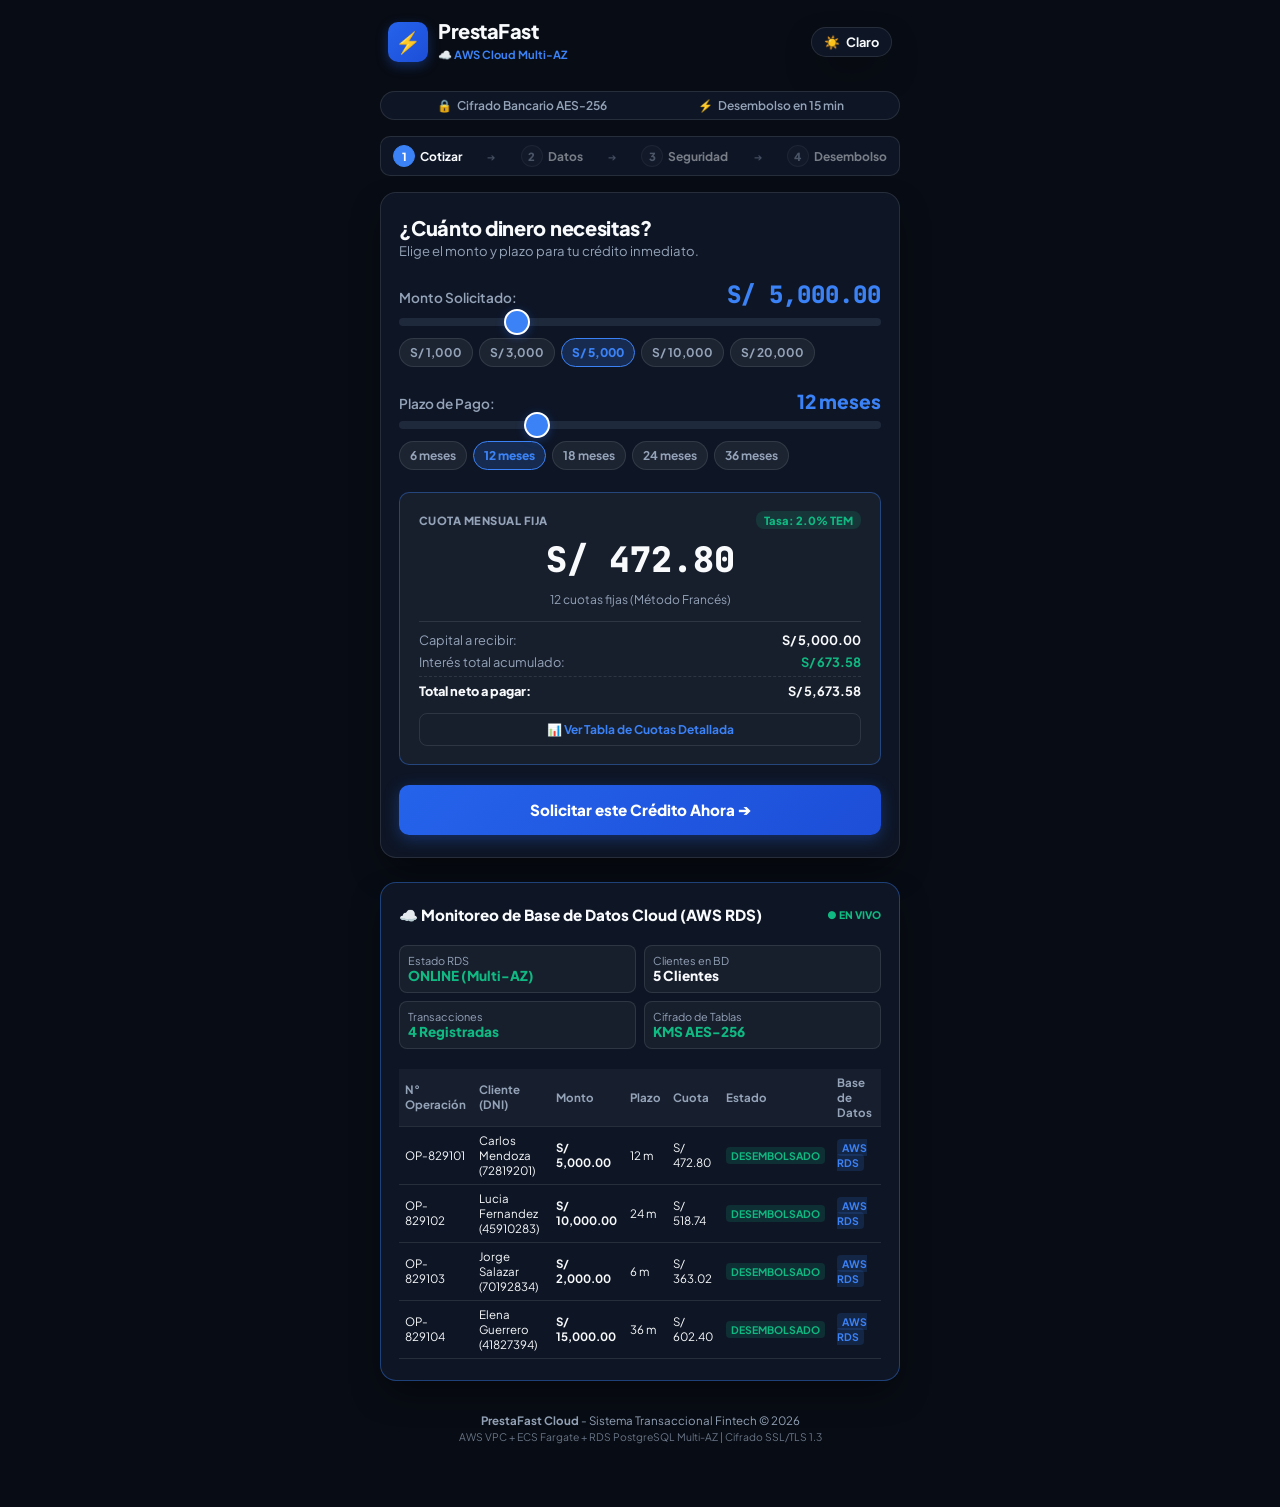
==== web/index.html @ 9b34de9b "feat: initial commit - prestamos rapidos cloud fintech platform and cloud migration architecture" ====
<!DOCTYPE html>
<html lang="es">
<head>
    <meta charset="UTF-8">
    <meta name="viewport" content="width=device-width, initial-scale=1.0, maximum-scale=1.0, user-scalable=no">
    <title>PrestaFast Móvil | Créditos Rápidos 100% Digital</title>
    <link rel="stylesheet" href="style.css">
    <link rel="preconnect" href="https://fonts.googleapis.com">
    <link rel="preconnect" href="https://fonts.gstatic.com" crossorigin>
    <link href="https://fonts.googleapis.com/css2?family=Plus+Jakarta+Sans:wght@300;400;500;600;700;800&family=JetBrains+Mono:wght@500;700&display=swap" rel="stylesheet">
</head>
<body class="theme-dark" id="appBody">

    <!-- TOAST NOTIFICACIÓN FLOTANTE -->
    <div id="toastNotification" class="toast-cloud" style="display: none;">
        <div class="toast-icon">⚡</div>
        <div class="toast-content">
            <span class="toast-title" id="toastTitle">AWS Cloud Conectado</span>
            <span class="toast-msg" id="toastMsg">Base de datos RDS sincronizada.</span>
        </div>
    </div>

    <!-- CONTENEDOR PRINCIPAL APP CELULAR (MAX-WIDTH OPTIMIZADO PARA MÓVILES) -->
    <div class="mobile-phone-wrapper">

        <!-- CABECERA SUPERIOR DE LA APP -->
        <header class="app-header">
            <div class="header-left">
                <div class="app-logo">⚡</div>
                <div>
                    <h1 class="app-title">PrestaFast</h1>
                    <span class="app-badge-cloud">☁️ AWS Cloud Multi-AZ</span>
                </div>
            </div>

            <!-- CONTROLES: CAMBIO TEMA CLARO/OSCURO Y ESTADO -->
            <div class="header-right">
                <button type="button" class="theme-toggle-btn" id="btnThemeToggle" title="Cambiar Tema Claro / Oscuro">
                    <span id="themeIcon">☀️</span>
                    <span class="theme-text" id="themeText">Claro</span>
                </button>
            </div>
        </header>

        <!-- BANNER DE CONFIANZA FINANCIERA -->
        <div class="security-banner">
            <div class="sec-item"><span>🔒</span> Cifrado Bancario AES-256</div>
            <div class="sec-item"><span>⚡</span> Desembolso en 15 min</div>
        </div>

        <!-- INDICADOR DE PROGRESO DE 4 PASOS -->
        <div class="flow-stepper">
            <div class="step-badge active" id="stepPill1">
                <span class="step-num">1</span>
                <span class="step-text">Cotizar</span>
            </div>
            <div class="step-arrow" id="stepArrow1">➔</div>
            <div class="step-badge" id="stepPill2">
                <span class="step-num">2</span>
                <span class="step-text">Datos</span>
            </div>
            <div class="step-arrow" id="stepArrow2">➔</div>
            <div class="step-badge" id="stepPill3">
                <span class="step-num">3</span>
                <span class="step-text">Seguridad</span>
            </div>
            <div class="step-arrow" id="stepArrow3">➔</div>
            <div class="step-badge" id="stepPill4">
                <span class="step-num">4</span>
                <span class="step-text">Desembolso</span>
            </div>
        </div>

        <!-- ======================================================== -->
        <!-- PASO 1: COTIZACIÓN RÁPIDA Y CÁLCULO DE CUOTAS           -->
        <!-- ======================================================== -->
        <section class="card-section" id="viewPaso1">
            <div class="section-heading">
                <h2>¿Cuánto dinero necesitas?</h2>
                <p class="section-sub">Elige el monto y plazo para tu crédito inmediato.</p>
            </div>

            <!-- SELECTOR DE MONTO -->
            <div class="form-block">
                <div class="amount-display-box">
                    <span class="currency-label">Monto Solicitado:</span>
                    <span class="amount-hero" id="txtMonto">S/ 5,000.00</span>
                </div>

                <input type="range" id="rangeMonto" min="500" max="20000" step="100" value="5000" class="styled-slider">

                <!-- CHIPS TÁCTILES RÁPIDOS PARA CELULAR -->
                <div class="chips-container" id="montoChips">
                    <button type="button" class="chip" data-val="1000">S/ 1,000</button>
                    <button type="button" class="chip" data-val="3000">S/ 3,000</button>
                    <button type="button" class="chip active" data-val="5000">S/ 5,000</button>
                    <button type="button" class="chip" data-val="10000">S/ 10,000</button>
                    <button type="button" class="chip" data-val="20000">S/ 20,000</button>
                </div>
            </div>

            <!-- SELECTOR DE PLAZO -->
            <div class="form-block">
                <div class="amount-display-box">
                    <span class="currency-label">Plazo de Pago:</span>
                    <span class="amount-hero-term" id="txtPlazo">12 meses</span>
                </div>

                <input type="range" id="rangePlazo" min="3" max="36" step="1" value="12" class="styled-slider">

                <!-- CHIPS DE PLAZO -->
                <div class="chips-container" id="plazoChips">
                    <button type="button" class="chip" data-term="6">6 meses</button>
                    <button type="button" class="chip active" data-term="12">12 meses</button>
                    <button type="button" class="chip" data-term="18">18 meses</button>
                    <button type="button" class="chip" data-term="24">24 meses</button>
                    <button type="button" class="chip" data-term="36">36 meses</button>
                </div>
            </div>

            <!-- TARJETA FINANCIERA DESTACADA -->
            <div class="fintech-quote-card">
                <div class="quote-header">
                    <span class="quote-tag">CUOTA MENSUAL FIJA</span>
                    <span class="tasa-pill">Tasa: 2.0% TEM</span>
                </div>
                
                <div class="monthly-figure" id="txtCuota">S/ 472.80</div>
                <div class="monthly-note"><span id="txtMesesTag">12</span> cuotas fijas (Método Francés)</div>

                <div class="quote-breakdown">
                    <div class="break-row">
                        <span>Capital a recibir:</span>
                        <strong id="bCapital">S/ 5,000.00</strong>
                    </div>
                    <div class="break-row">
                        <span>Interés total acumulado:</span>
                        <strong class="color-accent" id="bInteres">S/ 673.60</strong>
                    </div>
                    <div class="break-row total-row">
                        <span>Total neto a pagar:</span>
                        <strong id="bTotal">S/ 5,673.60</strong>
                    </div>
                </div>

                <!-- CRONOGRAMA DESPLEGABLE -->
                <button type="button" class="btn-toggle-cronograma" id="btnToggleCron">
                    📊 Ver Tabla de Cuotas Detallada
                </button>

                <div class="cron-drawer" id="cronDrawer" style="display: none;">
                    <div class="table-wrap">
                        <table class="mini-table">
                            <thead>
                                <tr>
                                    <th>N°</th>
                                    <th>Cuota</th>
                                    <th>Capital</th>
                                    <th>Interés</th>
                                    <th>Saldo</th>
                                </tr>
                            </thead>
                            <tbody id="cronTableBody"></tbody>
                        </table>
                    </div>
                </div>
            </div>

            <button type="button" class="btn-action-main" id="btnPaso1Siguiente">
                Solicitar este Crédito Ahora ➔
            </button>
        </section>

        <!-- ======================================================== -->
        <!-- PASO 2: DATOS DEL CLIENTE Y CONSULTA DE SCORING        -->
        <!-- ======================================================== -->
        <section class="card-section" id="viewPaso2" style="display: none;">
            <div class="section-heading">
                <button type="button" class="btn-back-link" id="btnVolver1">← Cambiar Monto</button>
                <h2>Datos del Solicitante</h2>
                <p class="section-sub">Evaluación crediticia instantánea con base de datos Cloud.</p>
            </div>

            <form id="formCliente" class="mobile-form">
                <div class="input-group">
                    <label>DNI / Documento de Identidad:</label>
                    <input type="text" id="inpDni" placeholder="Ej: 72819201" maxlength="8" required>
                </div>

                <div class="input-group">
                    <label>Teléfono Celular:</label>
                    <input type="tel" id="inpTelefono" placeholder="Ej: 987654321" maxlength="9" required>
                </div>

                <div class="input-group">
                    <label>Nombres Completos:</label>
                    <input type="text" id="inpNombres" placeholder="Ej: Carlos Alberto" required>
                </div>

                <div class="input-group">
                    <label>Apellidos:</label>
                    <input type="text" id="inpApellidos" placeholder="Ej: Mendoza Ramos" required>
                </div>

                <div class="input-group">
                    <label>Correo Electrónico:</label>
                    <input type="email" id="inpEmail" placeholder="carlos.mendoza@email.com" required>
                </div>

                <div class="input-group">
                    <label>Ingreso Mensual Neto (S/):</label>
                    <input type="number" id="inpIngresos" placeholder="Ej: 3500.00" min="600" required>
                </div>

                <div class="input-group">
                    <label>Motivo del Préstamo:</label>
                    <select id="inpMotivo" class="styled-select" required>
                        <option value="Consolidación de Deudas">Consolidación de Deudas</option>
                        <option value="Capital de Trabajo / Negocio">Capital de Trabajo / Negocio</option>
                        <option value="Gastos Médicos / Emergencia">Gastos Médicos / Emergencia</option>
                        <option value="Educación / Estudios">Educación / Estudios</option>
                        <option value="Mejoras del Hogar">Mejoras del Hogar</option>
                    </select>
                </div>

                <div class="checkbox-line">
                    <input type="checkbox" id="chkTerms" required checked>
                    <label for="chkTerms">Acepto la consulta de buró crediticio y política de protección de datos personales.</label>
                </div>

                <button type="submit" class="btn-action-main" id="btnEvaluar">
                    <span id="txtBtnEval">⚡ Evaluar Crédito en Tiempo Real</span>
                    <div class="spinner-btn" id="spinEval" style="display: none;"></div>
                </button>
            </form>
        </section>

        <!-- ======================================================== -->
        <!-- PASO 3: VALIDACIÓN DE SEGURIDAD OTP EN 2 PASOS         -->
        <!-- ======================================================== -->
        <section class="card-section" id="viewPaso3" style="display: none;">
            <div class="section-heading text-center">
                <div class="badge-lock-center">🔒 SEGURIDAD EN 2 PASOS (MFA)</div>
                <h2>Código de Validación</h2>
                <p class="section-sub">Enviamos un SMS de seguridad a tu celular <strong id="otpTarget">+51 987 654 321</strong>.</p>
            </div>

            <div class="otp-box">
                <div class="otp-inputs-row">
                    <input type="text" class="otp-cell" maxlength="1" id="c1" autofocus>
                    <input type="text" class="otp-cell" maxlength="1" id="c2">
                    <input type="text" class="otp-cell" maxlength="1" id="c3">
                    <input type="text" class="otp-cell" maxlength="1" id="c4">
                </div>
                <div class="otp-help">Código de verificación para la prueba: <span class="code-tag">8520</span></div>
                <div class="timer-line">Reenviar código en <strong id="timerVal">45s</strong></div>
            </div>

            <button type="button" class="btn-action-main" id="btnValidarOtp">
                <span id="txtBtnOtp">Validar Código y Continuar ➔</span>
                <div class="spinner-btn" id="spinOtp" style="display: none;"></div>
            </button>
        </section>

        <!-- ======================================================== -->
        <!-- PASO 4: CUENTA DE DESEMBOLSO Y FIRMA DIGITAL           -->
        <!-- ======================================================== -->
        <section class="card-section" id="viewPaso4" style="display: none;">
            <div class="section-heading">
                <div class="badge-approved-tag">🎉 ¡PRÉSTAMO 100% PRE-APROBADO!</div>
                <h2>Cuenta de Desembolso</h2>
                <p class="section-sub">Selecciona la entidad bancaria donde recibirás los fondos.</p>
            </div>

            <!-- SELECCIÓN DE BANCO -->
            <div class="bank-grid">
                <label class="bank-pill active">
                    <input type="radio" name="bancoRadio" value="BCP" checked>
                    <span class="b-icon">🏛️</span>
                    <span class="b-name">BCP</span>
                </label>
                <label class="bank-pill">
                    <input type="radio" name="bancoRadio" value="BBVA">
                    <span class="b-icon">🏦</span>
                    <span class="b-name">BBVA</span>
                </label>
                <label class="bank-pill">
                    <input type="radio" name="bancoRadio" value="Interbank">
                    <span class="b-icon">🟢</span>
                    <span class="b-name">Interbank</span>
                </label>
                <label class="bank-pill">
                    <input type="radio" name="bancoRadio" value="Yape/Plin">
                    <span class="b-icon">📱</span>
                    <span class="b-name">Yape / Plin</span>
                </label>
            </div>

            <div class="input-group mt-3">
                <label>Número de Cuenta o CCI:</label>
                <input type="text" id="inpNumCuenta" value="191-82739102-0-45" required>
            </div>

            <!-- PAGARÉ DIGITAL -->
            <div class="contract-card">
                <div class="contract-top">
                    <span>📜 Contrato Digital de Préstamo</span>
                    <span class="badge-contract">Firma Cifrada</span>
                </div>
                <p class="contract-text">
                    Yo, <strong id="cntNombre">Carlos Mendoza</strong> (DNI: <strong id="cntDni">72819201</strong>), doy mi conformidad para el desembolso de <strong id="cntMonto">S/ 5,000.00</strong> en <strong id="cntPlazo">12 cuotas fijas</strong> de <strong id="cntCuota">S/ 472.80</strong>.
                </p>
            </div>

            <button type="button" class="btn-action-success" id="btnDesembolsar">
                <span id="txtBtnDes">🚀 Confirmar Desembolso Inmediato</span>
                <div class="spinner-btn" id="spinDes" style="display: none;"></div>
            </button>
        </section>

        <!-- ======================================================== -->
        <!-- PANTALLA FINAL: COMPROBANTE OFICIAL DE TRANSACCIÓN     -->
        <!-- ======================================================== -->
        <section class="card-section text-center" id="viewVoucher" style="display: none;">
            <div class="check-circle-anim">✓</div>
            <h2 class="voucher-title">¡Desembolso Exitoso!</h2>
            <p class="section-sub">Transacción registrada en AWS RDS PostgreSQL.</p>

            <div class="receipt-ticket">
                <div class="ticket-head">
                    <strong>⚡ PrestaFast Cloud Fintech</strong>
                    <span class="ticket-status-pill">APROBADO</span>
                </div>

                <div class="ticket-body">
                    <div class="t-line">
                        <span>N° Operación:</span>
                        <strong id="vOp">OP-948102</strong>
                    </div>
                    <div class="t-line">
                        <span>Fecha y Hora:</span>
                        <span id="vFecha">18/08/2026 10:30:00</span>
                    </div>
                    <div class="t-line">
                        <span>Titular:</span>
                        <strong id="vNombre">Carlos Mendoza Ramos</strong>
                    </div>
                    <div class="t-line">
                        <span>DNI:</span>
                        <span id="vDniVal">72819201</span>
                    </div>
                    <div class="t-line">
                        <span>Cuenta Destino:</span>
                        <strong id="vDestino">BCP (191-82739102-0-45)</strong>
                    </div>
                    <div class="t-line highlight-amount">
                        <span>Monto Desembolsado:</span>
                        <strong id="vMontoVal">S/ 5,000.00</strong>
                    </div>
                    <div class="t-line">
                        <span>Plan de Pago:</span>
                        <span id="vPlanVal">12 cuotas fijas de S/ 472.80</span>
                    </div>
                    <div class="t-line">
                        <span>Hash Criptográfico Cloud:</span>
                        <code class="hash-tag" id="vHashVal">0x7a8f9c1b...</code>
                    </div>
                </div>
            </div>

            <div class="voucher-buttons">
                <button type="button" class="btn-print-doc" onclick="window.print()">🖨️ Descargar Comprobante PDF</button>
                <button type="button" class="btn-action-main mt-2" id="btnNuevoCredito">➕ Nueva Operación</button>
            </div>
        </section>

        <!-- ======================================================== -->
        <!-- CONSOLA DE AUDITORÍA Y MONITOREO DE BD MIGRADA A CLOUD -->
        <!-- ======================================================== -->
        <section class="card-section monitor-box" id="seccionMonitor">
            <div class="monitor-title-row">
                <h3>☁️ Monitoreo de Base de Datos Cloud (AWS RDS)</h3>
                <span class="live-pill">● EN VIVO</span>
            </div>

            <div class="stats-mini-grid">
                <div class="stat-mini">
                    <span class="s-label">Estado RDS</span>
                    <strong class="s-val text-green">ONLINE (Multi-AZ)</strong>
                </div>
                <div class="stat-mini">
                    <span class="s-label">Clientes en BD</span>
                    <strong class="s-val" id="cntDbClientes">5 Clientes</strong>
                </div>
                <div class="stat-mini">
                    <span class="s-label">Transacciones</span>
                    <strong class="s-val color-accent" id="cntDbTrans">4 Registradas</strong>
                </div>
                <div class="stat-mini">
                    <span class="s-label">Cifrado de Tablas</span>
                    <strong class="s-val text-green">KMS AES-256</strong>
                </div>
            </div>

            <div class="table-responsive-box">
                <table class="live-cloud-table">
                    <thead>
                        <tr>
                            <th>N° Operación</th>
                            <th>Cliente (DNI)</th>
                            <th>Monto</th>
                            <th>Plazo</th>
                            <th>Cuota</th>
                            <th>Estado</th>
                            <th>Base de Datos</th>
                        </tr>
                    </thead>
                    <tbody id="cloudLiveTbody">
                        <!-- Poblado en tiempo real con JavaScript -->
                    </tbody>
                </table>
            </div>
        </section>

        <!-- FOOTER ELEGANTE -->
        <footer class="phone-footer">
            <p><strong>PrestaFast Cloud</strong> - Sistema Transaccional Fintech © 2026</p>
            <p class="f-sub">AWS VPC + ECS Fargate + RDS PostgreSQL Multi-AZ | Cifrado SSL/TLS 1.3</p>
        </footer>

    </div>

    <script src="app.js"></script>
</body>
</html>
---- web/style.css ----
/* ==========================================================================
   SISTEMA DE DISEÑO FINTECH MÓVIL (TEMA CLARO & TEMA OSCURO)
   ========================================================================== */

/* VARIABLES GLOBALES - TEMA OSCURO (POR DEFECTO) */
:root {
    --bg-app: #080c14;
    --bg-card: rgba(16, 24, 40, 0.9);
    --bg-card-inner: rgba(255, 255, 255, 0.04);
    --bg-input: #0b111d;
    --text-primary: #f8fafc;
    --text-secondary: #94a3b8;
    --border-color: rgba(255, 255, 255, 0.1);
    --border-highlight: rgba(59, 130, 246, 0.4);
    --primary: #3b82f6;
    --primary-gradient: linear-gradient(135deg, #2563eb, #1d4ed8);
    --primary-glow: rgba(37, 99, 235, 0.35);
    --accent: #10b981;
    --accent-gradient: linear-gradient(135deg, #10b981, #059669);
    --accent-glow: rgba(16, 185, 129, 0.3);
    --chip-bg: rgba(255, 255, 255, 0.06);
    --chip-active-bg: rgba(59, 130, 246, 0.2);
    --slider-track: #1e293b;
    --shadow-main: 0 15px 35px -10px rgba(0, 0, 0, 0.6);
    --font-mono: 'JetBrains Mono', monospace;
    --radius-main: 16px;
    --radius-inner: 10px;
}

/* VARIABLES GLOBALES - TEMA CLARO */
body.theme-light {
    --bg-app: #f1f5f9;
    --bg-card: #ffffff;
    --bg-card-inner: #f8fafc;
    --bg-input: #ffffff;
    --text-primary: #0f172a;
    --text-secondary: #475569;
    --border-color: #e2e8f0;
    --border-highlight: #93c5fd;
    --primary: #2563eb;
    --primary-gradient: linear-gradient(135deg, #2563eb, #1e40af);
    --primary-glow: rgba(37, 99, 235, 0.2);
    --accent: #059669;
    --accent-gradient: linear-gradient(135deg, #10b981, #047857);
    --accent-glow: rgba(16, 185, 129, 0.2);
    --chip-bg: #e2e8f0;
    --chip-active-bg: #dbeafe;
    --slider-track: #cbd5e1;
    --shadow-main: 0 10px 25px -5px rgba(0, 0, 0, 0.08), 0 0 0 1px rgba(0, 0, 0, 0.04);
}

* {
    margin: 0;
    padding: 0;
    box-sizing: border-box;
    font-family: 'Plus Jakarta Sans', -apple-system, BlinkMacSystemFont, sans-serif;
    -webkit-tap-highlight-color: transparent;
    transition: background-color 0.25s ease, border-color 0.25s ease, color 0.2s ease;
}

body {
    background-color: var(--bg-app);
    color: var(--text-primary);
    min-height: 100vh;
    padding: 0.5rem 0.5rem 3rem;
    display: flex;
    justify-content: center;
}

/* ENVOLTORIO PRINCIPAL APP CELULAR */
.mobile-phone-wrapper {
    width: 100%;
    max-width: 520px;
    margin: 0 auto;
    display: flex;
    flex-direction: column;
    gap: 1rem;
}

/* CABECERA APP */
.app-header {
    display: flex;
    justify-content: space-between;
    align-items: center;
    padding: 0.75rem 0.5rem;
}

.header-left {
    display: flex;
    align-items: center;
    gap: 10px;
}

.app-logo {
    width: 40px;
    height: 40px;
    background: var(--primary-gradient);
    color: white;
    border-radius: var(--radius-inner);
    display: flex;
    align-items: center;
    justify-content: center;
    font-size: 1.3rem;
    box-shadow: 0 4px 12px var(--primary-glow);
}

.app-title {
    font-size: 1.25rem;
    font-weight: 800;
    letter-spacing: -0.5px;
    line-height: 1.1;
    color: var(--text-primary);
}

.app-badge-cloud {
    font-size: 0.7rem;
    font-weight: 700;
    color: var(--primary);
}

/* BOTÓN CAMBIO DE TEMA */
.theme-toggle-btn {
    background: var(--bg-card);
    border: 1px solid var(--border-color);
    color: var(--text-primary);
    padding: 6px 12px;
    border-radius: 20px;
    font-size: 0.8rem;
    font-weight: 700;
    cursor: pointer;
    display: flex;
    align-items: center;
    gap: 6px;
    box-shadow: var(--shadow-main);
}

.theme-toggle-btn:hover {
    border-color: var(--primary);
}

/* BANNER DE CONFIANZA */
.security-banner {
    display: flex;
    justify-content: space-around;
    background: var(--bg-card);
    border: 1px solid var(--border-color);
    border-radius: 30px;
    padding: 6px 10px;
    font-size: 0.75rem;
    font-weight: 600;
    color: var(--text-secondary);
}

.sec-item {
    display: flex;
    align-items: center;
    gap: 5px;
}

/* STEPPER DE FLUJO */
.flow-stepper {
    display: flex;
    justify-content: space-between;
    align-items: center;
    background: var(--bg-card);
    border: 1px solid var(--border-color);
    border-radius: var(--radius-inner);
    padding: 8px 12px;
}

.step-badge {
    display: flex;
    align-items: center;
    gap: 5px;
    opacity: 0.45;
    transition: all 0.2s;
}

.step-badge.active {
    opacity: 1;
}

.step-badge.completed {
    opacity: 0.9;
}

.step-num {
    width: 22px;
    height: 22px;
    border-radius: 50%;
    background: var(--bg-card-inner);
    border: 1px solid var(--border-color);
    color: var(--text-secondary);
    font-size: 0.7rem;
    font-weight: 800;
    display: flex;
    align-items: center;
    justify-content: center;
}

.step-badge.active .step-num {
    background: var(--primary);
    color: white;
    border-color: var(--primary);
}

.step-badge.completed .step-num {
    background: var(--accent);
    color: white;
    border-color: var(--accent);
}

.step-text {
    font-size: 0.75rem;
    font-weight: 700;
    color: var(--text-primary);
}

.step-arrow {
    font-size: 0.65rem;
    color: var(--text-secondary);
    opacity: 0.4;
}

/* SECCIONES / TARJETAS PRINCIPALES */
.card-section {
    background: var(--bg-card);
    border: 1px solid var(--border-color);
    border-radius: var(--radius-main);
    padding: 1.35rem 1.15rem;
    box-shadow: var(--shadow-main);
    backdrop-filter: blur(10px);
    display: flex;
    flex-direction: column;
    gap: 1.25rem;
    animation: fadeInCard 0.25s ease;
}

@keyframes fadeInCard {
    from { opacity: 0; transform: translateY(6px); }
    to { opacity: 1; transform: translateY(0); }
}

.section-heading h2 {
    font-size: 1.25rem;
    font-weight: 800;
    letter-spacing: -0.3px;
    color: var(--text-primary);
}

.section-sub {
    font-size: 0.82rem;
    color: var(--text-secondary);
    margin-top: 2px;
}

.btn-back-link {
    background: none;
    border: none;
    color: var(--primary);
    font-size: 0.78rem;
    font-weight: 700;
    cursor: pointer;
    padding: 0;
    margin-bottom: 6px;
    display: inline-block;
}

/* SELECTORES Y SLIDERS */
.form-block {
    display: flex;
    flex-direction: column;
    gap: 8px;
}

.amount-display-box {
    display: flex;
    justify-content: space-between;
    align-items: baseline;
}

.currency-label {
    font-size: 0.85rem;
    font-weight: 600;
    color: var(--text-secondary);
}

.amount-hero {
    font-size: 1.5rem;
    font-weight: 800;
    color: var(--primary);
    font-family: var(--font-mono);
}

.amount-hero-term {
    font-size: 1.2rem;
    font-weight: 800;
    color: var(--primary);
}

.styled-slider {
    width: 100%;
    height: 8px;
    border-radius: 6px;
    background: var(--slider-track);
    outline: none;
    -webkit-appearance: none;
    cursor: pointer;
}

.styled-slider::-webkit-slider-thumb {
    -webkit-appearance: none;
    width: 26px;
    height: 26px;
    border-radius: 50%;
    background: var(--primary);
    border: 2px solid #ffffff;
    box-shadow: 0 2px 8px var(--primary-glow);
    cursor: pointer;
    transition: transform 0.1s;
}

.styled-slider::-webkit-slider-thumb:hover {
    transform: scale(1.1);
}

/* CHIPS TÁCTILES */
.chips-container {
    display: flex;
    gap: 6px;
    overflow-x: auto;
    padding: 4px 0 2px;
}

.chip {
    background: var(--chip-bg);
    border: 1px solid var(--border-color);
    color: var(--text-secondary);
    font-size: 0.75rem;
    font-weight: 700;
    padding: 6px 10px;
    border-radius: 16px;
    cursor: pointer;
    white-space: nowrap;
}

.chip.active {
    background: var(--chip-active-bg);
    border-color: var(--primary);
    color: var(--primary);
    font-weight: 800;
}

/* FINTECH QUOTE CARD */
.fintech-quote-card {
    background: var(--bg-card-inner);
    border: 1px solid var(--border-highlight);
    border-radius: var(--radius-inner);
    padding: 1.15rem;
    display: flex;
    flex-direction: column;
    gap: 8px;
    text-align: center;
}

.quote-header {
    display: flex;
    justify-content: space-between;
    align-items: center;
}

.quote-tag {
    font-size: 0.7rem;
    font-weight: 800;
    color: var(--text-secondary);
    letter-spacing: 0.5px;
}

.tasa-pill {
    font-size: 0.7rem;
    font-weight: 800;
    background: rgba(16, 185, 129, 0.15);
    color: var(--accent);
    padding: 2px 8px;
    border-radius: 8px;
}

.monthly-figure {
    font-size: 2.2rem;
    font-weight: 800;
    color: var(--text-primary);
    font-family: var(--font-mono);
    line-height: 1.1;
    margin: 4px 0;
}

.monthly-note {
    font-size: 0.75rem;
    color: var(--text-secondary);
}

.quote-breakdown {
    border-top: 1px solid var(--border-color);
    padding-top: 10px;
    margin-top: 6px;
    display: flex;
    flex-direction: column;
    gap: 6px;
    font-size: 0.8rem;
    text-align: left;
}

.break-row {
    display: flex;
    justify-content: space-between;
    color: var(--text-secondary);
}

.break-row strong {
    color: var(--text-primary);
}

.break-row.total-row {
    border-top: 1px dashed var(--border-color);
    padding-top: 6px;
    font-weight: 800;
    color: var(--text-primary);
}

.color-accent {
    color: var(--accent) !important;
}

.btn-toggle-cronograma {
    background: transparent;
    border: 1px solid var(--border-color);
    color: var(--primary);
    padding: 8px;
    border-radius: 8px;
    font-size: 0.75rem;
    font-weight: 700;
    cursor: pointer;
    margin-top: 6px;
}

.cron-drawer {
    margin-top: 8px;
    text-align: left;
}

.table-wrap {
    max-height: 160px;
    overflow-y: auto;
}

.mini-table {
    width: 100%;
    border-collapse: collapse;
    font-size: 0.72rem;
    font-family: var(--font-mono);
}

.mini-table th {
    background: var(--bg-card);
    padding: 5px;
    text-align: right;
    color: var(--text-secondary);
    position: sticky;
    top: 0;
}

.mini-table th:first-child, .mini-table td:first-child {
    text-align: center;
}

.mini-table td {
    padding: 5px;
    text-align: right;
    border-bottom: 1px solid var(--border-color);
    color: var(--text-primary);
}

/* BOTONES DE ACCIÓN */
.btn-action-main, .btn-action-success {
    width: 100%;
    padding: 0.95rem;
    border: none;
    border-radius: var(--radius-inner);
    font-size: 0.95rem;
    font-weight: 800;
    cursor: pointer;
    display: flex;
    align-items: center;
    justify-content: center;
    gap: 8px;
    box-shadow: 0 4px 15px var(--primary-glow);
}

.btn-action-main {
    background: var(--primary-gradient);
    color: white;
}

.btn-action-success {
    background: var(--accent-gradient);
    color: white;
    box-shadow: 0 4px 15px var(--accent-glow);
}

.btn-action-main:active, .btn-action-success:active {
    transform: scale(0.98);
}

/* FORMULARIO PASO 2 */
.mobile-form {
    display: flex;
    flex-direction: column;
    gap: 12px;
}

.input-group {
    display: flex;
    flex-direction: column;
    gap: 4px;
}

.input-group label {
    font-size: 0.78rem;
    font-weight: 700;
    color: var(--text-secondary);
}

.input-group input, .styled-select {
    background: var(--bg-input);
    border: 1px solid var(--border-color);
    color: var(--text-primary);
    padding: 10px 12px;
    border-radius: var(--radius-inner);
    font-size: 0.9rem;
    outline: none;
}

.input-group input:focus, .styled-select:focus {
    border-color: var(--primary);
    box-shadow: 0 0 0 3px var(--primary-glow);
}

.checkbox-line {
    display: flex;
    align-items: flex-start;
    gap: 8px;
    font-size: 0.72rem;
    color: var(--text-secondary);
    margin: 4px 0;
}

.checkbox-line input {
    margin-top: 2px;
}

/* OTP PASO 3 */
.badge-lock-center {
    display: inline-block;
    background: rgba(234, 179, 8, 0.15);
    color: #eab308;
    font-size: 0.7rem;
    font-weight: 800;
    padding: 4px 10px;
    border-radius: 12px;
    margin-bottom: 6px;
}

.otp-box {
    display: flex;
    flex-direction: column;
    align-items: center;
    gap: 12px;
    margin: 1rem 0;
}

.otp-inputs-row {
    display: flex;
    gap: 10px;
}

.otp-cell {
    width: 48px;
    height: 54px;
    background: var(--bg-input);
    border: 2px solid var(--border-color);
    border-radius: var(--radius-inner);
    font-size: 1.5rem;
    font-weight: 800;
    color: var(--text-primary);
    text-align: center;
    font-family: var(--font-mono);
    outline: none;
}

.otp-cell:focus {
    border-color: var(--primary);
    box-shadow: 0 0 10px var(--primary-glow);
}

.otp-help {
    font-size: 0.78rem;
    color: var(--text-secondary);
}

.code-tag {
    font-weight: 800;
    color: var(--primary);
    font-family: var(--font-mono);
    background: var(--chip-active-bg);
    padding: 2px 6px;
    border-radius: 4px;
}

.timer-line {
    font-size: 0.72rem;
    color: var(--text-secondary);
}

/* BANCOS PASO 4 */
.badge-approved-tag {
    display: inline-block;
    background: rgba(16, 185, 129, 0.15);
    color: var(--accent);
    font-size: 0.72rem;
    font-weight: 800;
    padding: 3px 8px;
    border-radius: 12px;
    margin-bottom: 4px;
}

.bank-grid {
    display: grid;
    grid-template-columns: repeat(4, 1fr);
    gap: 6px;
    margin-top: 6px;
}

.bank-pill {
    background: var(--bg-input);
    border: 1px solid var(--border-color);
    border-radius: var(--radius-inner);
    padding: 8px 4px;
    display: flex;
    flex-direction: column;
    align-items: center;
    gap: 4px;
    cursor: pointer;
    text-align: center;
}

.bank-pill input {
    display: none;
}

.bank-pill.active {
    border-color: var(--primary);
    background: var(--chip-active-bg);
}

.b-icon {
    font-size: 1.2rem;
}

.b-name {
    font-size: 0.7rem;
    font-weight: 700;
    color: var(--text-primary);
}

.contract-card {
    background: var(--bg-card-inner);
    border: 1px solid var(--border-color);
    border-radius: var(--radius-inner);
    padding: 10px;
    font-size: 0.75rem;
    color: var(--text-secondary);
    line-height: 1.4;
}

.contract-top {
    display: flex;
    justify-content: space-between;
    font-weight: 800;
    color: var(--text-primary);
    margin-bottom: 4px;
}

.badge-contract {
    font-size: 0.65rem;
    color: var(--accent);
}

/* COMPROBANTE FINAL */
.check-circle-anim {
    width: 50px;
    height: 50px;
    background: var(--accent-gradient);
    color: white;
    border-radius: 50%;
    display: flex;
    align-items: center;
    justify-content: center;
    font-size: 1.6rem;
    font-weight: 800;
    margin: 0 auto;
    box-shadow: 0 0 20px var(--accent-glow);
}

.voucher-title {
    font-size: 1.3rem;
    font-weight: 800;
    color: var(--text-primary);
}

.receipt-ticket {
    background: var(--bg-card-inner);
    border: 1px dashed var(--border-highlight);
    border-radius: var(--radius-inner);
    padding: 1rem;
    text-align: left;
}

.ticket-head {
    display: flex;
    justify-content: space-between;
    align-items: center;
    border-bottom: 1px solid var(--border-color);
    padding-bottom: 8px;
    margin-bottom: 10px;
    font-size: 0.85rem;
}

.ticket-status-pill {
    background: rgba(16, 185, 129, 0.2);
    color: var(--accent);
    padding: 2px 6px;
    border-radius: 4px;
    font-size: 0.68rem;
    font-weight: 800;
}

.ticket-body {
    display: flex;
    flex-direction: column;
    gap: 6px;
    font-size: 0.78rem;
}

.t-line {
    display: flex;
    justify-content: space-between;
    color: var(--text-secondary);
}

.t-line strong, .t-line span:last-child {
    color: var(--text-primary);
}

.t-line.highlight-amount {
    border-top: 1px solid var(--border-color);
    border-bottom: 1px solid var(--border-color);
    padding: 6px 0;
    font-size: 0.95rem;
}

.t-line.highlight-amount strong {
    color: var(--accent);
    font-size: 1.1rem;
    font-family: var(--font-mono);
}

.hash-tag {
    font-size: 0.68rem;
    color: var(--primary);
}

.btn-print-doc {
    background: transparent;
    border: 1px solid var(--border-color);
    color: var(--text-primary);
    padding: 10px;
    border-radius: var(--radius-inner);
    font-size: 0.8rem;
    font-weight: 700;
    cursor: pointer;
    width: 100%;
}

/* MONITOREO CLOUD */
.monitor-box {
    margin-top: 0.5rem;
    border-color: var(--border-highlight);
}

.monitor-title-row {
    display: flex;
    justify-content: space-between;
    align-items: center;
}

.monitor-title-row h3 {
    font-size: 0.95rem;
    font-weight: 800;
    color: var(--text-primary);
}

.live-pill {
    font-size: 0.65rem;
    font-weight: 800;
    color: var(--accent);
}

.stats-mini-grid {
    display: grid;
    grid-template-columns: 1fr 1fr;
    gap: 8px;
}

.stat-mini {
    background: var(--bg-card-inner);
    border: 1px solid var(--border-color);
    padding: 8px;
    border-radius: 8px;
    display: flex;
    flex-direction: column;
}

.s-label {
    font-size: 0.68rem;
    color: var(--text-secondary);
}

.s-val {
    font-size: 0.85rem;
    font-weight: 800;
    color: var(--text-primary);
}

.text-green {
    color: var(--accent) !important;
}

.table-responsive-box {
    overflow-x: auto;
}

.live-cloud-table {
    width: 100%;
    border-collapse: collapse;
    font-size: 0.72rem;
}

.live-cloud-table th {
    background: var(--bg-card-inner);
    padding: 6px;
    text-align: left;
    color: var(--text-secondary);
    border-bottom: 1px solid var(--border-color);
}

.live-cloud-table td {
    padding: 6px;
    border-bottom: 1px solid var(--border-color);
    color: var(--text-primary);
}

.badge-tag-cloud {
    background: rgba(59, 130, 246, 0.15);
    color: var(--primary);
    padding: 2px 5px;
    border-radius: 4px;
    font-weight: 700;
    font-size: 0.65rem;
}

.badge-tag-ok {
    background: rgba(16, 185, 129, 0.15);
    color: var(--accent);
    padding: 2px 5px;
    border-radius: 4px;
    font-weight: 700;
    font-size: 0.65rem;
}

/* SPINNER & TOAST */
.spinner-btn {
    width: 18px;
    height: 18px;
    border: 2px solid rgba(255,255,255,0.3);
    border-top-color: white;
    border-radius: 50%;
    animation: spinLoader 0.6s linear infinite;
}

@keyframes spinLoader {
    to { transform: rotate(360deg); }
}

.toast-cloud {
    position: fixed;
    top: 15px;
    left: 50%;
    transform: translateX(-50%);
    background: var(--bg-card);
    border: 1px solid var(--border-highlight);
    box-shadow: var(--shadow-main);
    border-radius: 30px;
    padding: 8px 16px;
    display: flex;
    align-items: center;
    gap: 8px;
    z-index: 1000;
    font-size: 0.75rem;
}

.toast-icon {
    font-size: 1rem;
}

.toast-title {
    font-weight: 800;
    color: var(--primary);
}

.toast-msg {
    color: var(--text-secondary);
}

.phone-footer {
    text-align: center;
    font-size: 0.72rem;
    color: var(--text-secondary);
    padding: 1rem 0;
}

.f-sub {
    font-size: 0.65rem;
    opacity: 0.7;
    margin-top: 2px;
}

.mt-2 { margin-top: 8px; }
.mt-3 { margin-top: 12px; }
.text-center { text-align: center; }
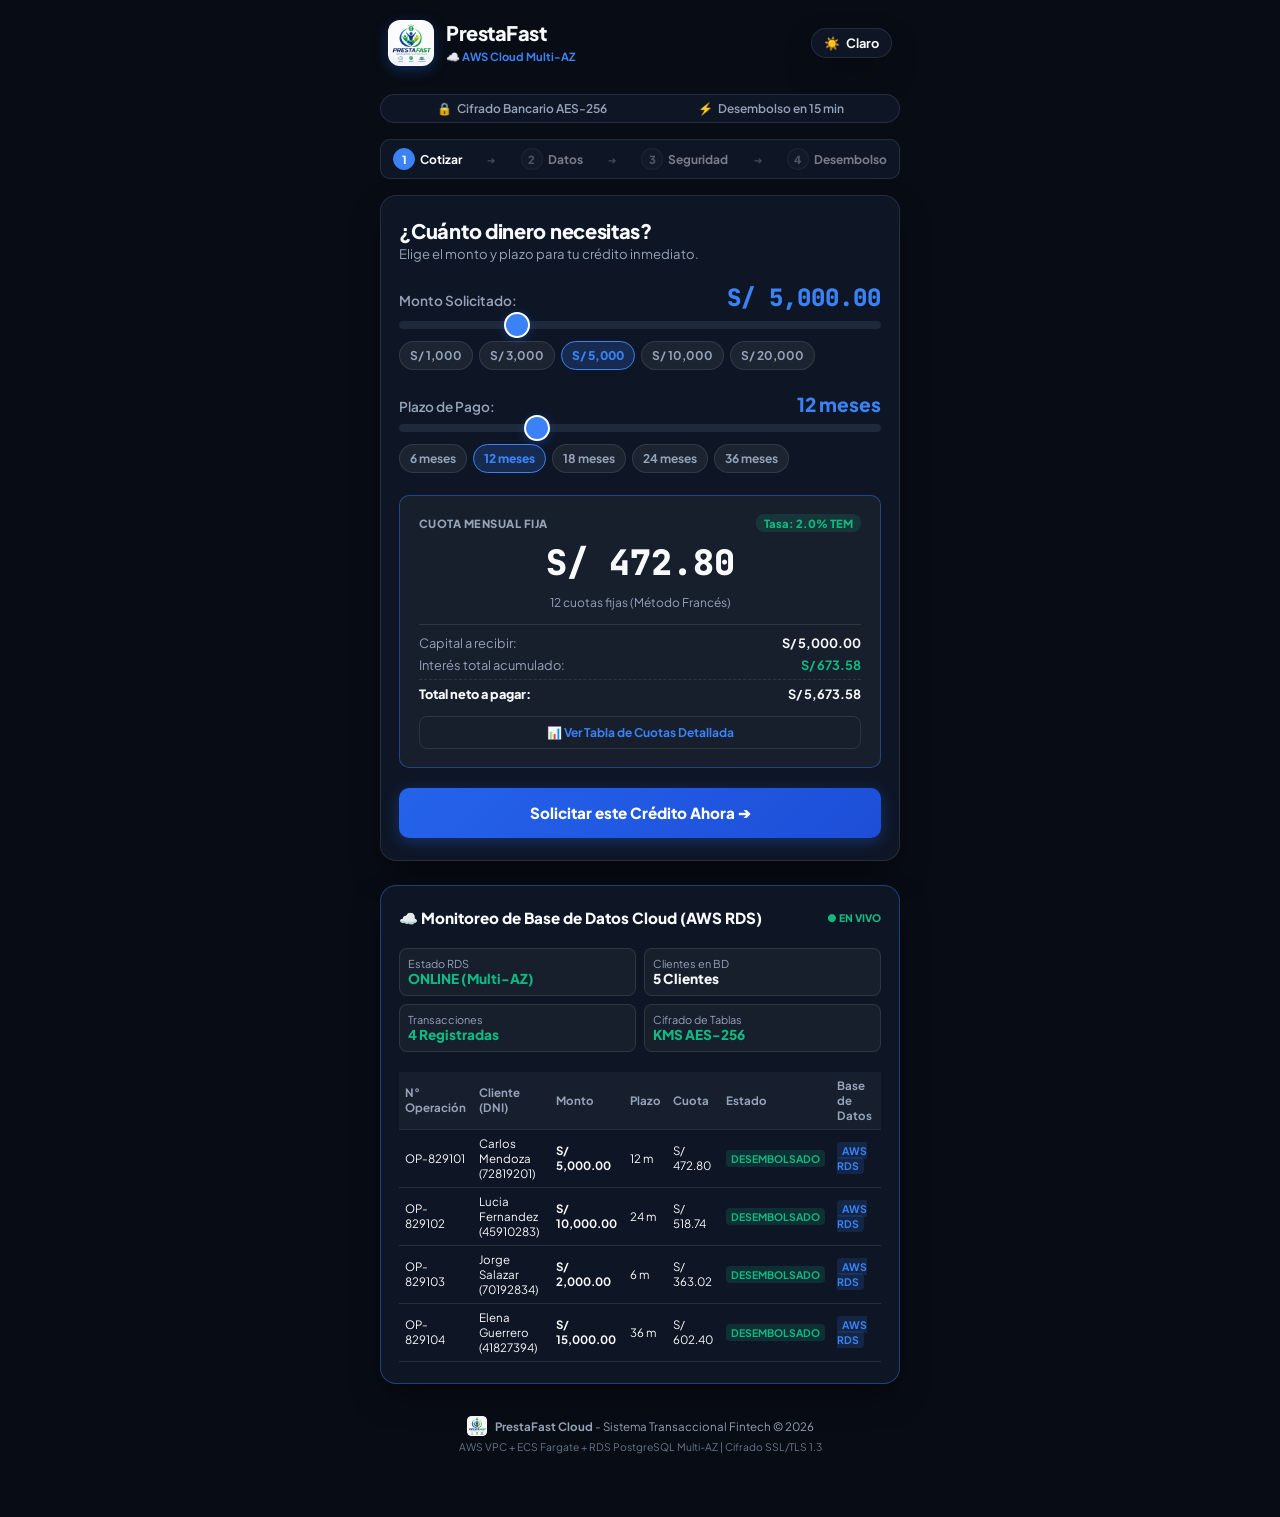
==== commit 07412d72: "feat: replace lightning icon with official PrestaFast logo in header, ticket and favicon" ====
--- a/web/index.html
+++ b/web/index.html
@@ -4,6 +4,7 @@
     <meta charset="UTF-8">
     <meta name="viewport" content="width=device-width, initial-scale=1.0, maximum-scale=1.0, user-scalable=no">
     <title>PrestaFast Móvil | Créditos Rápidos 100% Digital</title>
+    <link rel="icon" type="image/png" href="logo.png">
     <link rel="stylesheet" href="style.css">
     <link rel="preconnect" href="https://fonts.googleapis.com">
     <link rel="preconnect" href="https://fonts.gstatic.com" crossorigin>
@@ -13,7 +14,7 @@
 
     <!-- TOAST NOTIFICACIÓN FLOTANTE -->
     <div id="toastNotification" class="toast-cloud" style="display: none;">
-        <div class="toast-icon">⚡</div>
+        <img src="logo.png" alt="Logo" class="toast-mini-logo">
         <div class="toast-content">
             <span class="toast-title" id="toastTitle">AWS Cloud Conectado</span>
             <span class="toast-msg" id="toastMsg">Base de datos RDS sincronizada.</span>
@@ -23,17 +24,19 @@
     <!-- CONTENEDOR PRINCIPAL APP CELULAR (MAX-WIDTH OPTIMIZADO PARA MÓVILES) -->
     <div class="mobile-phone-wrapper">
 
-        <!-- CABECERA SUPERIOR DE LA APP -->
+        <!-- CABECERA SUPERIOR DE LA APP CON LOGO PERSONALIZADO -->
         <header class="app-header">
             <div class="header-left">
-                <div class="app-logo">⚡</div>
+                <div class="app-logo">
+                    <img src="logo.png" alt="PrestaFast Logo Oficial" class="app-logo-img">
+                </div>
                 <div>
                     <h1 class="app-title">PrestaFast</h1>
                     <span class="app-badge-cloud">☁️ AWS Cloud Multi-AZ</span>
                 </div>
             </div>
 
-            <!-- CONTROLES: CAMBIO TEMA CLARO/OSCURO Y ESTADO -->
+            <!-- CONTROLES: CAMBIO TEMA CLARO/OSCURO -->
             <div class="header-right">
                 <button type="button" class="theme-toggle-btn" id="btnThemeToggle" title="Cambiar Tema Claro / Oscuro">
                     <span id="themeIcon">☀️</span>
@@ -328,7 +331,10 @@
 
             <div class="receipt-ticket">
                 <div class="ticket-head">
-                    <strong>⚡ PrestaFast Cloud Fintech</strong>
+                    <div style="display: flex; align-items: center; gap: 8px;">
+                        <img src="logo.png" alt="Logo" style="width: 24px; height: 24px; border-radius: 6px; object-fit: cover;">
+                        <strong>PrestaFast Cloud Fintech</strong>
+                    </div>
                     <span class="ticket-status-pill">APROBADO</span>
                 </div>
 
@@ -424,7 +430,10 @@
 
         <!-- FOOTER ELEGANTE -->
         <footer class="phone-footer">
-            <p><strong>PrestaFast Cloud</strong> - Sistema Transaccional Fintech © 2026</p>
+            <div style="display: flex; justify-content: center; align-items: center; gap: 8px; margin-bottom: 4px;">
+                <img src="logo.png" alt="Logo" style="width: 20px; height: 20px; border-radius: 4px;">
+                <p><strong>PrestaFast Cloud</strong> - Sistema Transaccional Fintech © 2026</p>
+            </div>
             <p class="f-sub">AWS VPC + ECS Fargate + RDS PostgreSQL Multi-AZ | Cifrado SSL/TLS 1.3</p>
         </footer>
 
--- a/web/style.css
+++ b/web/style.css
@@ -88,20 +88,34 @@
 .header-left {
     display: flex;
     align-items: center;
-    gap: 10px;
+    gap: 12px;
 }
 
 .app-logo {
-    width: 40px;
-    height: 40px;
-    background: var(--primary-gradient);
-    color: white;
-    border-radius: var(--radius-inner);
+    width: 46px;
+    height: 46px;
+    border-radius: 12px;
     display: flex;
     align-items: center;
     justify-content: center;
-    font-size: 1.3rem;
-    box-shadow: 0 4px 12px var(--primary-glow);
+    overflow: hidden;
+    background: #ffffff;
+    box-shadow: 0 4px 14px var(--primary-glow);
+    border: 1.5px solid var(--border-color);
+    flex-shrink: 0;
+}
+
+.app-logo-img {
+    width: 100%;
+    height: 100%;
+    object-fit: cover;
+}
+
+.toast-mini-logo {
+    width: 24px;
+    height: 24px;
+    border-radius: 6px;
+    object-fit: cover;
 }
 
 .app-title {
@@ -918,10 +932,6 @@
     font-size: 0.75rem;
 }
 
-.toast-icon {
-    font-size: 1rem;
-}
-
 .toast-title {
     font-weight: 800;
     color: var(--primary);
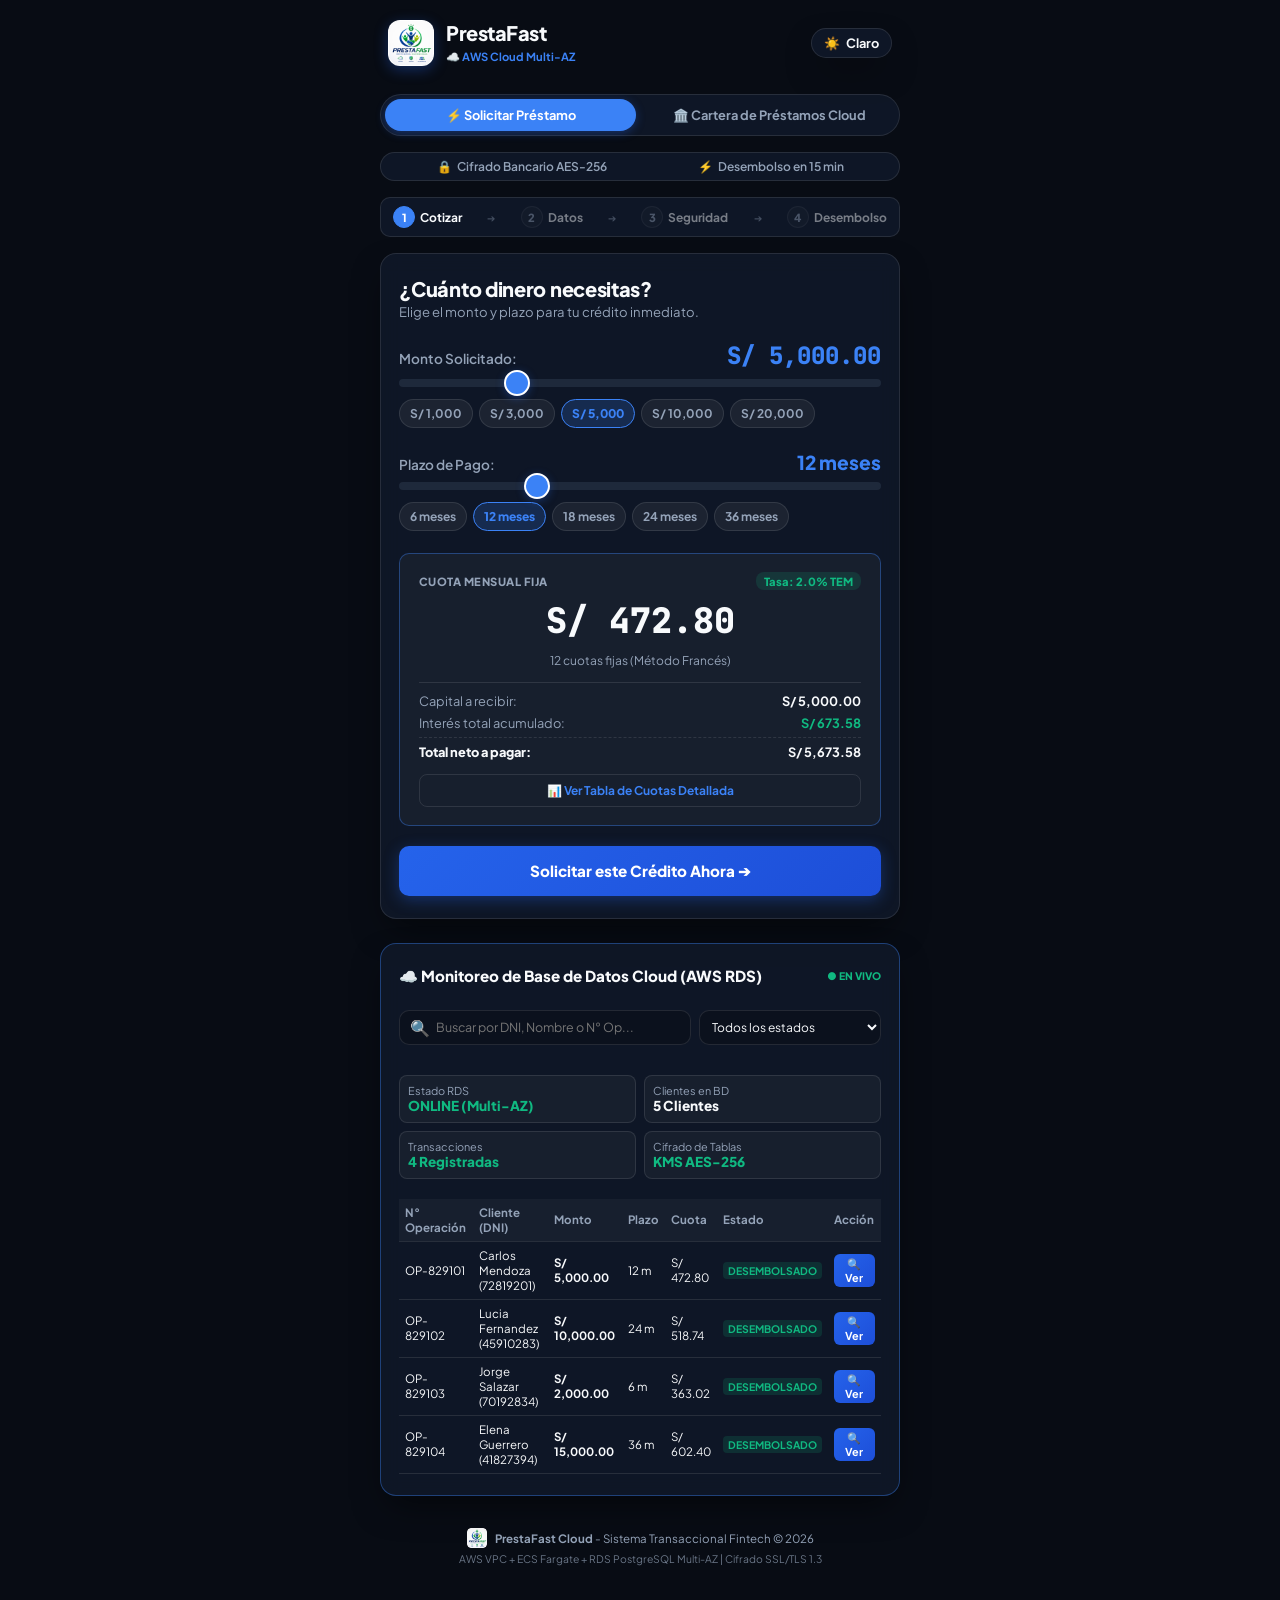
==== commit f8fe7a17: "feat(portal): add interactive loan portfolio search, borrower-lender navigation tabs and loan detail" ====
--- a/web/index.html
+++ b/web/index.html
@@ -21,6 +21,32 @@
         </div>
     </div>
 
+    <!-- MODAL DE DETALLE DE PRÉSTAMO / PRESTAMISTA -->
+    <div id="modalDetallePrestamo" class="modal-overlay" style="display: none;">
+        <div class="modal-card">
+            <div class="modal-header">
+                <div>
+                    <h3 id="mTitle">Detalle de Operación</h3>
+                    <span class="badge-tag-cloud" id="mIdOp">OP-829101</span>
+                </div>
+                <button type="button" class="btn-close-modal" id="btnCloseModal">✕</button>
+            </div>
+            <div class="modal-body">
+                <div class="m-row"><span>Cliente:</span> <strong id="mCliente">Carlos Mendoza</strong></div>
+                <div class="m-row"><span>DNI / Documento:</span> <span id="mDni">72819201</span></div>
+                <div class="m-row"><span>Monto Capital:</span> <strong class="color-accent" id="mMonto">S/ 5,000.00</strong></div>
+                <div class="m-row"><span>Plazo y Cuota:</span> <span id="mPlazoCuota">12 meses de S/ 472.80</span></div>
+                <div class="m-row"><span>Tasa de Interés:</span> <span>2.0% TEM (Amortización Francesa)</span></div>
+                <div class="m-row"><span>Entidad Destino:</span> <strong id="mBanco">BCP</strong></div>
+                <div class="m-row"><span>Estado Cloud:</span> <span class="badge-tag-ok" id="mEstado">DESEMBOLSADO</span></div>
+                <div class="m-row"><span>Servidor Cloud:</span> <code>AWS RDS PostgreSQL Multi-AZ</code></div>
+            </div>
+            <div class="modal-footer">
+                <button type="button" class="btn-action-main" id="btnModalCerrar">Entendido / Cerrar</button>
+            </div>
+        </div>
+    </div>
+
     <!-- CONTENEDOR PRINCIPAL APP CELULAR (MAX-WIDTH OPTIMIZADO PARA MÓVILES) -->
     <div class="mobile-phone-wrapper">
 
@@ -45,6 +71,16 @@
             </div>
         </header>
 
+        <!-- PESTAÑAS RÁPIDAS DE NAVEGACIÓN (PRESTATARIO / CARTERA CLOUD) -->
+        <nav class="app-nav-tabs">
+            <button type="button" class="tab-btn active" id="tabSolicitar">
+                ⚡ Solicitar Préstamo
+            </button>
+            <button type="button" class="tab-btn" id="tabCartera">
+                🏛️ Cartera de Préstamos Cloud
+            </button>
+        </nav>
+
         <!-- BANNER DE CONFIANZA FINANCIERA -->
         <div class="security-banner">
             <div class="sec-item"><span>🔒</span> Cifrado Bancario AES-256</div>
@@ -52,7 +88,7 @@
         </div>
 
         <!-- INDICADOR DE PROGRESO DE 4 PASOS -->
-        <div class="flow-stepper">
+        <div class="flow-stepper" id="flowStepperContainer">
             <div class="step-badge active" id="stepPill1">
                 <span class="step-num">1</span>
                 <span class="step-text">Cotizar</span>
@@ -255,7 +291,7 @@
                     <input type="text" class="otp-cell" maxlength="1" id="c3">
                     <input type="text" class="otp-cell" maxlength="1" id="c4">
                 </div>
-                <div class="otp-help">Código de verificación para la prueba: <span class="code-tag">8520</span></div>
+                <div class="otp-help">Código de verificación: <span class="code-tag" title="Haz clic para autocompletar">8520</span></div>
                 <div class="timer-line">Reenviar código en <strong id="timerVal">45s</strong></div>
             </div>
 
@@ -389,6 +425,19 @@
                 <span class="live-pill">● EN VIVO</span>
             </div>
 
+            <!-- CONTROLES DE BÚSQUEDA Y FILTRADO EN TIEMPO REAL -->
+            <div class="search-filter-row">
+                <div class="search-box">
+                    <span>🔍</span>
+                    <input type="text" id="inpBuscarPrestamo" placeholder="Buscar por DNI, Nombre o N° Op...">
+                </div>
+                <select id="selectFiltroEstado" class="filter-select">
+                    <option value="TODOS">Todos los estados</option>
+                    <option value="DESEMBOLSADO">Desembolsados</option>
+                    <option value="PENDIENTE">En Evaluación</option>
+                </select>
+            </div>
+
             <div class="stats-mini-grid">
                 <div class="stat-mini">
                     <span class="s-label">Estado RDS</span>
@@ -418,7 +467,7 @@
                             <th>Plazo</th>
                             <th>Cuota</th>
                             <th>Estado</th>
-                            <th>Base de Datos</th>
+                            <th>Acción</th>
                         </tr>
                     </thead>
                     <tbody id="cloudLiveTbody">
--- a/web/style.css
+++ b/web/style.css
@@ -132,6 +132,35 @@
     color: var(--primary);
 }
 
+/* PESTAÑAS DE NAVEGACIÓN RÁPIDA */
+.app-nav-tabs {
+    display: grid;
+    grid-template-columns: 1fr 1fr;
+    gap: 8px;
+    background: var(--bg-card);
+    border: 1px solid var(--border-color);
+    border-radius: 30px;
+    padding: 4px;
+}
+
+.tab-btn {
+    background: transparent;
+    border: none;
+    color: var(--text-secondary);
+    font-size: 0.8rem;
+    font-weight: 700;
+    padding: 8px 12px;
+    border-radius: 20px;
+    cursor: pointer;
+    transition: all 0.2s;
+}
+
+.tab-btn.active {
+    background: var(--primary);
+    color: white;
+    box-shadow: 0 2px 10px var(--primary-glow);
+}
+
 /* BOTÓN CAMBIO DE TEMA */
 .theme-toggle-btn {
     background: var(--bg-card);
@@ -628,6 +657,13 @@
     background: var(--chip-active-bg);
     padding: 2px 6px;
     border-radius: 4px;
+    cursor: pointer;
+    display: inline-block;
+    transition: transform 0.1s;
+}
+
+.code-tag:hover {
+    transform: scale(1.1);
 }
 
 .timer-line {
@@ -805,7 +841,7 @@
     width: 100%;
 }
 
-/* MONITOREO CLOUD */
+/* MONITOREO CLOUD Y BÚSQUEDA */
 .monitor-box {
     margin-top: 0.5rem;
     border-color: var(--border-highlight);
@@ -827,6 +863,42 @@
     font-size: 0.65rem;
     font-weight: 800;
     color: var(--accent);
+}
+
+.search-filter-row {
+    display: grid;
+    grid-template-columns: 1.6fr 1fr;
+    gap: 8px;
+    margin: 4px 0 10px;
+}
+
+.search-box {
+    background: var(--bg-input);
+    border: 1px solid var(--border-color);
+    border-radius: var(--radius-inner);
+    padding: 6px 10px;
+    display: flex;
+    align-items: center;
+    gap: 6px;
+}
+
+.search-box input {
+    background: transparent;
+    border: none;
+    color: var(--text-primary);
+    font-size: 0.78rem;
+    width: 100%;
+    outline: none;
+}
+
+.filter-select {
+    background: var(--bg-input);
+    border: 1px solid var(--border-color);
+    border-radius: var(--radius-inner);
+    color: var(--text-primary);
+    font-size: 0.75rem;
+    padding: 6px 8px;
+    outline: none;
 }
 
 .stats-mini-grid {
@@ -881,6 +953,25 @@
     padding: 6px;
     border-bottom: 1px solid var(--border-color);
     color: var(--text-primary);
+}
+
+.live-cloud-table tr:hover {
+    background: var(--bg-card-inner);
+}
+
+.btn-detail-sm {
+    background: var(--primary-gradient);
+    color: white;
+    border: none;
+    padding: 3px 8px;
+    border-radius: 6px;
+    font-size: 0.68rem;
+    font-weight: 700;
+    cursor: pointer;
+}
+
+.btn-detail-sm:hover {
+    box-shadow: 0 0 8px var(--primary-glow);
 }
 
 .badge-tag-cloud {
@@ -899,6 +990,87 @@
     border-radius: 4px;
     font-weight: 700;
     font-size: 0.65rem;
+}
+
+/* MODAL INTERACTIVO DE DETALLE */
+.modal-overlay {
+    position: fixed;
+    top: 0;
+    left: 0;
+    right: 0;
+    bottom: 0;
+    background: rgba(0, 0, 0, 0.7);
+    backdrop-filter: blur(8px);
+    display: flex;
+    align-items: center;
+    justify-content: center;
+    padding: 1rem;
+    z-index: 2000;
+    animation: fadeInModal 0.2s ease;
+}
+
+@keyframes fadeInModal {
+    from { opacity: 0; }
+    to { opacity: 1; }
+}
+
+.modal-card {
+    background: var(--bg-card);
+    border: 1px solid var(--border-highlight);
+    border-radius: var(--radius-main);
+    box-shadow: var(--shadow-main);
+    width: 100%;
+    max-width: 440px;
+    padding: 1.5rem;
+    display: flex;
+    flex-direction: column;
+    gap: 1rem;
+}
+
+.modal-header {
+    display: flex;
+    justify-content: space-between;
+    align-items: flex-start;
+    border-bottom: 1px solid var(--border-color);
+    padding-bottom: 8px;
+}
+
+.modal-header h3 {
+    font-size: 1.1rem;
+    font-weight: 800;
+    color: var(--text-primary);
+}
+
+.btn-close-modal {
+    background: transparent;
+    border: none;
+    color: var(--text-secondary);
+    font-size: 1.2rem;
+    cursor: pointer;
+    padding: 2px 6px;
+}
+
+.btn-close-modal:hover {
+    color: var(--text-primary);
+}
+
+.modal-body {
+    display: flex;
+    flex-direction: column;
+    gap: 8px;
+    font-size: 0.82rem;
+}
+
+.m-row {
+    display: flex;
+    justify-content: space-between;
+    border-bottom: 1px solid var(--border-color);
+    padding-bottom: 4px;
+    color: var(--text-secondary);
+}
+
+.m-row strong, .m-row span:last-child {
+    color: var(--text-primary);
 }
 
 /* SPINNER & TOAST */
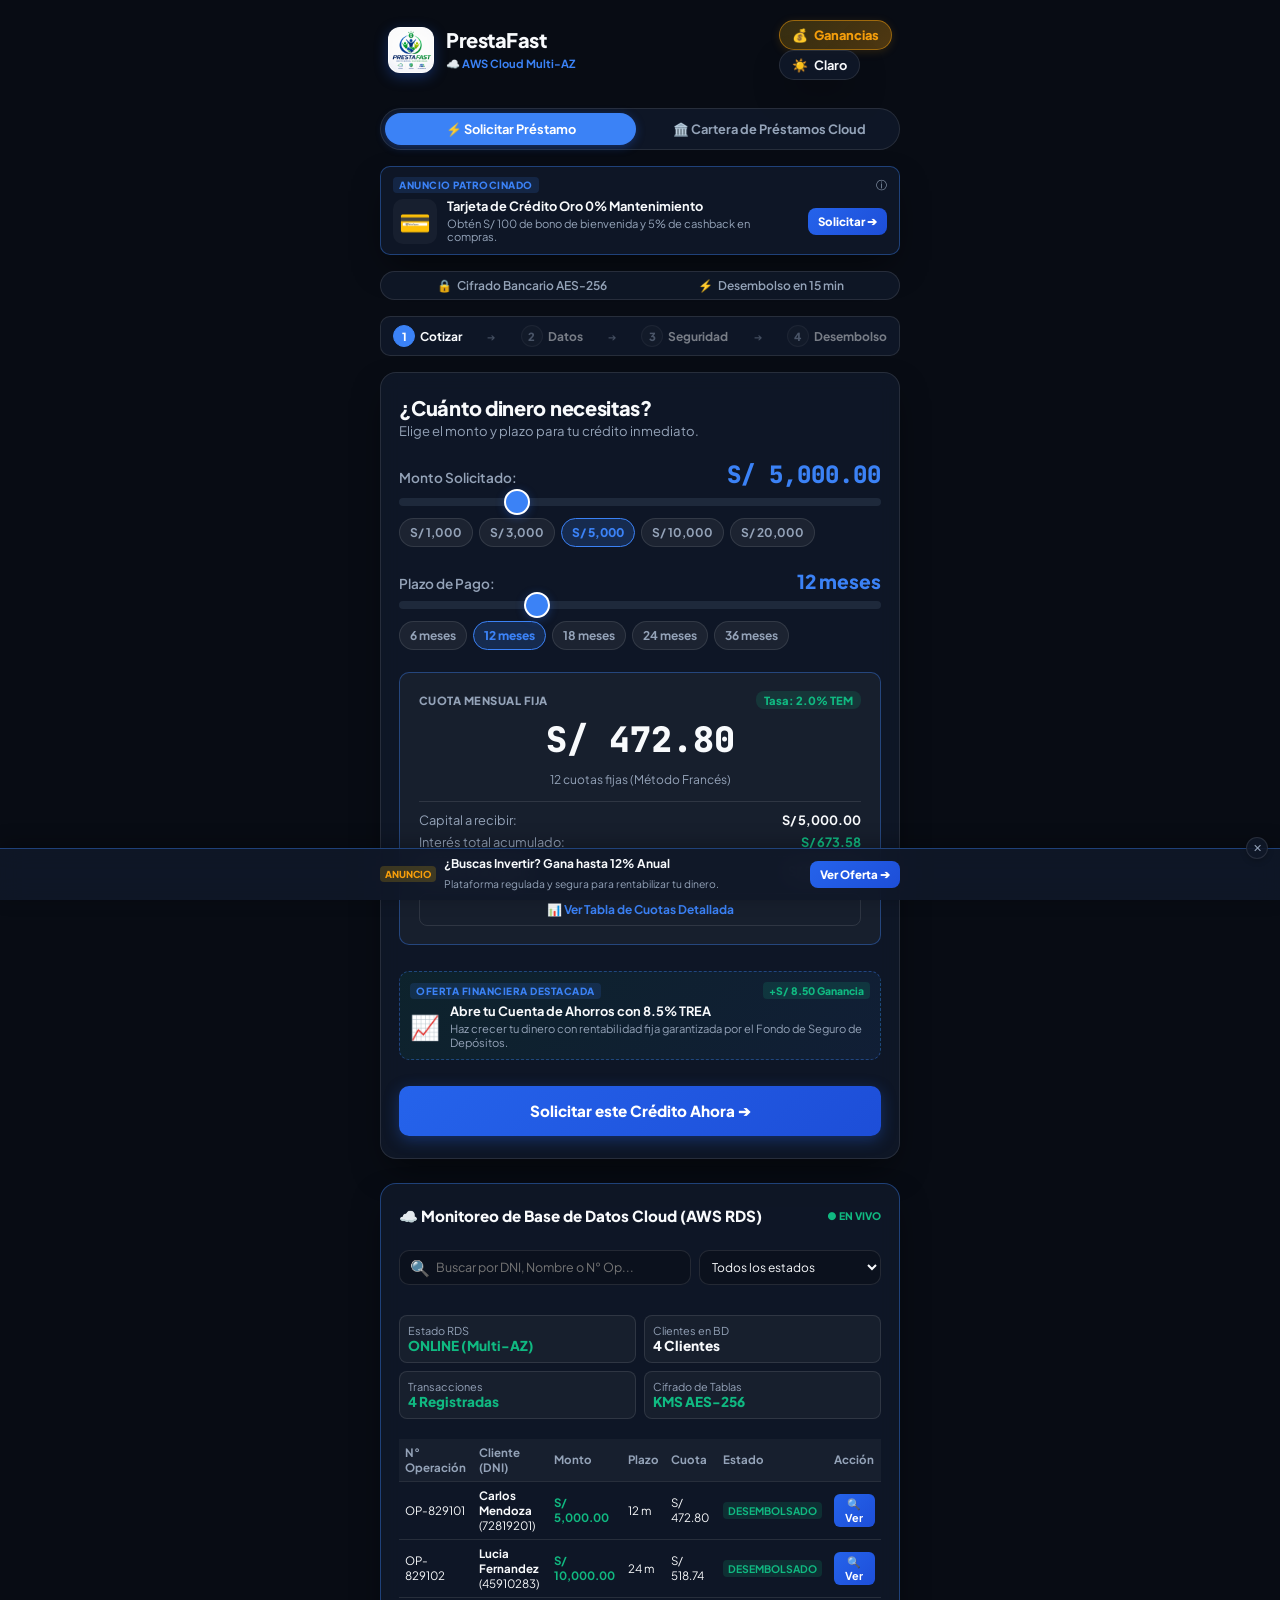
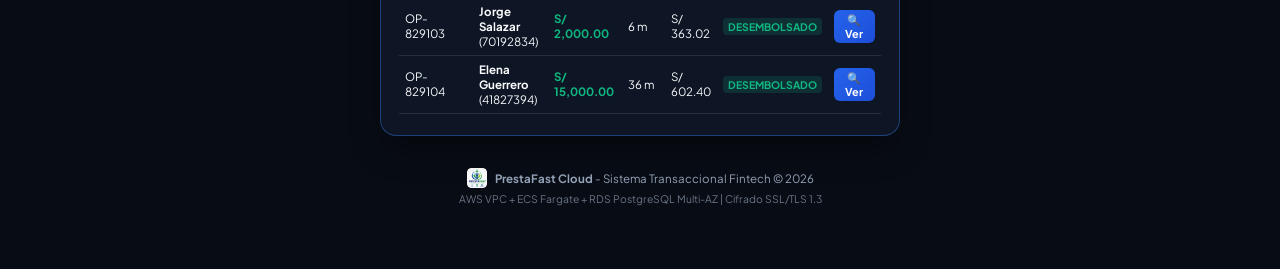
==== commit dc1530e9: "feat(monetization): add high-CTR ad units, sticky mobile footer ad, Google AdSense tag integration a" ====
--- a/web/index.html
+++ b/web/index.html
@@ -9,6 +9,10 @@
     <link rel="preconnect" href="https://fonts.googleapis.com">
     <link rel="preconnect" href="https://fonts.gstatic.com" crossorigin>
     <link href="https://fonts.googleapis.com/css2?family=Plus+Jakarta+Sans:wght@300;400;500;600;700;800&family=JetBrains+Mono:wght@500;700&display=swap" rel="stylesheet">
+    
+    <!-- ETIQUETA GOOGLE ADSENSE (LISTA PARA INSERTAR TU PUBLISHER ID) -->
+    <!-- Cuando tengas tu cuenta de Google AdSense, solo reemplaza ca-pub-XXXXXXXXXXXXXXXX con tu código -->
+    <script async src="https://pagead2.googlesyndication.com/pagead/js/adsbygoogle.js?client=ca-pub-XXXXXXXXXXXXXXXX" crossorigin="anonymous"></script>
 </head>
 <body class="theme-dark" id="appBody">
 
@@ -47,6 +51,54 @@
         </div>
     </div>
 
+    <!-- MODAL DE PANEL DE MONETIZACIÓN Y GANANCIAS -->
+    <div id="modalMonetizacion" class="modal-overlay" style="display: none;">
+        <div class="modal-card">
+            <div class="modal-header">
+                <div>
+                    <h3>💰 Panel de Monetización y Anuncios</h3>
+                    <span class="badge-tag-ok">INGRESOS ACTIVOS</span>
+                </div>
+                <button type="button" class="btn-close-modal" id="btnCloseMonetizacion">✕</button>
+            </div>
+            <div class="modal-body">
+                <p style="font-size: 0.78rem; color: var(--text-secondary);">Monitorea tus ingresos generados por anuncios publicitarios y enlaces de afiliados:</p>
+                
+                <div class="ad-stats-grid">
+                    <div class="ad-stat-box">
+                        <span class="ad-stat-lbl">Impresiones (Vistas):</span>
+                        <strong class="ad-stat-num" id="statImpressions">1,480</strong>
+                    </div>
+                    <div class="ad-stat-box">
+                        <span class="ad-stat-lbl">Clics en Anuncios:</span>
+                        <strong class="ad-stat-num text-green" id="statClicks">42 clics</strong>
+                    </div>
+                    <div class="ad-stat-box">
+                        <span class="ad-stat-lbl">CTR Promedio:</span>
+                        <strong class="ad-stat-num" id="statCtr">2.84%</strong>
+                    </div>
+                    <div class="ad-stat-box highlight-box">
+                        <span class="ad-stat-lbl">Ganancia Estimada:</span>
+                        <strong class="ad-stat-num color-accent" id="statEarnings">$15.70 USD</strong>
+                    </div>
+                </div>
+
+                <div class="input-group mt-2">
+                    <label>Tu ID de Google AdSense (Opcional):</label>
+                    <input type="text" id="inpAdSenseId" placeholder="Ej: ca-pub-1234567890123456" value="ca-pub-9847291823019283">
+                </div>
+
+                <div class="input-group">
+                    <label>Enlace de Afiliado / Patrocinador (Redirigir clics):</label>
+                    <input type="url" id="inpAffiliateLink" placeholder="https://tu-enlace-de-afiliado.com" value="https://www.google.com/adsense">
+                </div>
+            </div>
+            <div class="modal-footer">
+                <button type="button" class="btn-action-main" id="btnGuardarMonetizacion">Guardar y Aplicar Cambios</button>
+            </div>
+        </div>
+    </div>
+
     <!-- CONTENEDOR PRINCIPAL APP CELULAR (MAX-WIDTH OPTIMIZADO PARA MÓVILES) -->
     <div class="mobile-phone-wrapper">
 
@@ -62,8 +114,12 @@
                 </div>
             </div>
 
-            <!-- CONTROLES: CAMBIO TEMA CLARO/OSCURO -->
+            <!-- CONTROLES: MONETIZACIÓN & TEMA -->
             <div class="header-right">
+                <button type="button" class="ad-monetize-btn" id="btnOpenMonetizacion" title="Ver Ganancias y Anuncios">
+                    <span>💰</span>
+                    <span class="theme-text">Ganancias</span>
+                </button>
                 <button type="button" class="theme-toggle-btn" id="btnThemeToggle" title="Cambiar Tema Claro / Oscuro">
                     <span id="themeIcon">☀️</span>
                     <span class="theme-text" id="themeText">Claro</span>
@@ -80,6 +136,22 @@
                 🏛️ Cartera de Préstamos Cloud
             </button>
         </nav>
+
+        <!-- BANNER PUBLICITARIO SUPERIOR (ESPACIO DE MONETIZACIÓN 1) -->
+        <div class="ad-container-top" onclick="registrarClicAnuncio('Banner Superior')">
+            <div class="ad-badge-line">
+                <span class="ad-tag">ANUNCIO PATROCINADO</span>
+                <span class="ad-info-icon">ⓘ</span>
+            </div>
+            <div class="ad-content-box">
+                <div class="ad-icon-box">💳</div>
+                <div class="ad-text-box">
+                    <strong>Tarjeta de Crédito Oro 0% Mantenimiento</strong>
+                    <p>Obtén S/ 100 de bono de bienvenida y 5% de cashback en compras.</p>
+                </div>
+                <button type="button" class="ad-btn-action">Solicitar ➔</button>
+            </div>
+        </div>
 
         <!-- BANNER DE CONFIANZA FINANCIERA -->
         <div class="security-banner">
@@ -201,6 +273,21 @@
                             </thead>
                             <tbody id="cronTableBody"></tbody>
                         </table>
+                    </div>
+                </div>
+            </div>
+
+            <!-- ANUNCIO NATIVO IN-FEED (ESPACIO DE MONETIZACIÓN 2) -->
+            <div class="ad-native-box" onclick="registrarClicAnuncio('Anuncio Nativo Cotizador')">
+                <div class="ad-badge-line">
+                    <span class="ad-tag">OFERTA FINANCIERA DESTACADA</span>
+                    <span class="ad-revenue-tag">+S/ 8.50 Ganancia</span>
+                </div>
+                <div class="ad-native-content">
+                    <span class="ad-native-icon">📈</span>
+                    <div>
+                        <strong>Abre tu Cuenta de Ahorros con 8.5% TREA</strong>
+                        <p>Haz crecer tu dinero con rentabilidad fija garantizada por el Fondo de Seguro de Depósitos.</p>
                     </div>
                 </div>
             </div>
@@ -410,6 +497,13 @@
                 </div>
             </div>
 
+            <!-- ANUNCIO PATROCINADO RECOMPENSA EN COMPROBANTE -->
+            <div class="ad-reward-card" onclick="registrarClicAnuncio('Comprobante Recompensa')">
+                <div class="reward-tag">🎁 BENEFICIO EXCLUSIVO POR TU DESEMBOLSO</div>
+                <p><strong>Cupón de 20% de Descuento</strong> en supermercados y farmacias aliadas.</p>
+                <button type="button" class="btn-claim-reward">Reclamar Cupón Gratis ➔</button>
+            </div>
+
             <div class="voucher-buttons">
                 <button type="button" class="btn-print-doc" onclick="window.print()">🖨️ Descargar Comprobante PDF</button>
                 <button type="button" class="btn-action-main mt-2" id="btnNuevoCredito">➕ Nueva Operación</button>
@@ -445,7 +539,7 @@
                 </div>
                 <div class="stat-mini">
                     <span class="s-label">Clientes en BD</span>
-                    <strong class="s-val" id="cntDbClientes">5 Clientes</strong>
+                    <strong class="s-val" id="cntDbClientes">4 Clientes</strong>
                 </div>
                 <div class="stat-mini">
                     <span class="s-label">Transacciones</span>
@@ -488,6 +582,19 @@
 
     </div>
 
+    <!-- ANUNCIO FLOTANTE FIJO INFERIOR (STICKY FOOTER AD PARA CELULARES - ALTA MONETIZACIÓN) -->
+    <aside class="ad-sticky-bottom" id="stickyAdBottom">
+        <button type="button" class="ad-btn-close-sticky" id="btnCloseStickyAd" title="Cerrar Anuncio">✕</button>
+        <div class="ad-sticky-inner" onclick="registrarClicAnuncio('Sticky Flotante Inferior')">
+            <span class="ad-sticky-pill">ANUNCIO</span>
+            <div class="ad-sticky-text">
+                <strong>¿Buscas Invertir? Gana hasta 12% Anual</strong>
+                <small>Plataforma regulada y segura para rentabilizar tu dinero.</small>
+            </div>
+            <button type="button" class="ad-btn-cta-sm">Ver Oferta ➔</button>
+        </div>
+    </aside>
+
     <script src="app.js"></script>
 </body>
 </html>
--- a/web/style.css
+++ b/web/style.css
@@ -1129,3 +1129,362 @@
 .mt-2 { margin-top: 8px; }
 .mt-3 { margin-top: 12px; }
 .text-center { text-align: center; }
+
+/* RESALTADO DE ÚLTIMOS PRÉSTAMOS REGISTRADOS */
+.highlight-new-row {
+    background: rgba(16, 185, 129, 0.12) !important;
+    border-left: 3px solid var(--accent);
+    animation: glowPulse 2s ease-in-out infinite alternate;
+}
+
+@keyframes glowPulse {
+    from { background: rgba(16, 185, 129, 0.12); }
+    to { background: rgba(59, 130, 246, 0.18); }
+}
+
+.new-tag-blink {
+    background: var(--accent-gradient);
+    color: white;
+    font-size: 0.62rem;
+    font-weight: 800;
+    padding: 2px 6px;
+    border-radius: 4px;
+    display: inline-block;
+    animation: pulseBadge 1.2s infinite;
+}
+
+@keyframes pulseBadge {
+    0% { transform: scale(1); }
+    50% { transform: scale(1.08); }
+    100% { transform: scale(1); }
+}
+
+/* ==========================================================================
+   ESTILOS DE MONETIZACIÓN Y ANUNCIOS PUBLICITARIOS (HIGH CTR ADS)
+   ========================================================================== */
+
+/* Botón de Monetización en Header */
+.ad-monetize-btn {
+    background: linear-gradient(135deg, rgba(234, 179, 8, 0.2), rgba(245, 158, 11, 0.3));
+    border: 1px solid rgba(245, 158, 11, 0.5);
+    color: #f59e0b;
+    padding: 6px 12px;
+    border-radius: 20px;
+    font-size: 0.8rem;
+    font-weight: 800;
+    cursor: pointer;
+    display: flex;
+    align-items: center;
+    gap: 6px;
+    box-shadow: 0 2px 10px rgba(245, 158, 11, 0.15);
+    transition: all 0.2s;
+}
+
+.ad-monetize-btn:hover {
+    transform: scale(1.04);
+    border-color: #f59e0b;
+}
+
+/* Banner Publicitario Superior */
+.ad-container-top {
+    background: var(--bg-card);
+    border: 1px solid var(--border-highlight);
+    border-radius: var(--radius-inner);
+    padding: 10px 12px;
+    cursor: pointer;
+    transition: all 0.2s ease;
+    box-shadow: var(--shadow-main);
+    display: flex;
+    flex-direction: column;
+    gap: 6px;
+}
+
+.ad-container-top:hover {
+    border-color: var(--primary);
+    transform: translateY(-2px);
+}
+
+.ad-badge-line {
+    display: flex;
+    justify-content: space-between;
+    align-items: center;
+}
+
+.ad-tag {
+    font-size: 0.62rem;
+    font-weight: 800;
+    letter-spacing: 0.5px;
+    background: rgba(59, 130, 246, 0.15);
+    color: var(--primary);
+    padding: 2px 6px;
+    border-radius: 4px;
+}
+
+.ad-info-icon {
+    font-size: 0.7rem;
+    color: var(--text-secondary);
+}
+
+.ad-content-box {
+    display: flex;
+    align-items: center;
+    gap: 10px;
+}
+
+.ad-icon-box {
+    font-size: 1.6rem;
+    background: var(--bg-card-inner);
+    padding: 6px;
+    border-radius: 10px;
+    flex-shrink: 0;
+}
+
+.ad-text-box {
+    flex-grow: 1;
+}
+
+.ad-text-box strong {
+    font-size: 0.8rem;
+    color: var(--text-primary);
+    display: block;
+    line-height: 1.2;
+}
+
+.ad-text-box p {
+    font-size: 0.7rem;
+    color: var(--text-secondary);
+    margin: 2px 0 0;
+    line-height: 1.2;
+}
+
+.ad-btn-action {
+    background: var(--primary-gradient);
+    color: white;
+    border: none;
+    padding: 6px 10px;
+    border-radius: 8px;
+    font-size: 0.72rem;
+    font-weight: 800;
+    cursor: pointer;
+    white-space: nowrap;
+    flex-shrink: 0;
+}
+
+/* Anuncio Nativo In-Feed (En el cotizador) */
+.ad-native-box {
+    background: linear-gradient(135deg, rgba(16, 185, 129, 0.08), rgba(59, 130, 246, 0.08));
+    border: 1px dashed var(--border-highlight);
+    border-radius: var(--radius-inner);
+    padding: 10px;
+    cursor: pointer;
+    margin: 6px 0;
+    transition: all 0.2s;
+}
+
+.ad-native-box:hover {
+    border-color: var(--accent);
+    transform: scale(1.01);
+}
+
+.ad-revenue-tag {
+    font-size: 0.65rem;
+    font-weight: 800;
+    color: var(--accent);
+    background: rgba(16, 185, 129, 0.15);
+    padding: 2px 6px;
+    border-radius: 4px;
+}
+
+.ad-native-content {
+    display: flex;
+    align-items: center;
+    gap: 10px;
+    margin-top: 4px;
+}
+
+.ad-native-icon {
+    font-size: 1.5rem;
+}
+
+.ad-native-content strong {
+    font-size: 0.8rem;
+    color: var(--text-primary);
+    display: block;
+}
+
+.ad-native-content p {
+    font-size: 0.7rem;
+    color: var(--text-secondary);
+    margin-top: 2px;
+}
+
+/* Tarjeta de Recompensa en Comprobante */
+.ad-reward-card {
+    background: linear-gradient(135deg, rgba(234, 179, 8, 0.1), rgba(245, 158, 11, 0.15));
+    border: 1px solid rgba(245, 158, 11, 0.4);
+    border-radius: var(--radius-inner);
+    padding: 12px;
+    margin: 8px 0;
+    cursor: pointer;
+    text-align: center;
+    transition: all 0.2s;
+}
+
+.ad-reward-card:hover {
+    border-color: #f59e0b;
+}
+
+.reward-tag {
+    font-size: 0.7rem;
+    font-weight: 800;
+    color: #f59e0b;
+    margin-bottom: 4px;
+}
+
+.ad-reward-card p {
+    font-size: 0.78rem;
+    color: var(--text-primary);
+    margin-bottom: 8px;
+}
+
+.btn-claim-reward {
+    background: linear-gradient(135deg, #f59e0b, #d97706);
+    color: white;
+    border: none;
+    padding: 8px 16px;
+    border-radius: 20px;
+    font-size: 0.78rem;
+    font-weight: 800;
+    cursor: pointer;
+    box-shadow: 0 4px 12px rgba(245, 158, 11, 0.3);
+}
+
+/* Panel de Ganancias y Estadísticas */
+.ad-stats-grid {
+    display: grid;
+    grid-template-columns: 1fr 1fr;
+    gap: 8px;
+    margin: 8px 0;
+}
+
+.ad-stat-box {
+    background: var(--bg-card-inner);
+    border: 1px solid var(--border-color);
+    padding: 8px 10px;
+    border-radius: 8px;
+    display: flex;
+    flex-direction: column;
+}
+
+.ad-stat-lbl {
+    font-size: 0.68rem;
+    color: var(--text-secondary);
+}
+
+.ad-stat-num {
+    font-size: 0.95rem;
+    font-weight: 800;
+    color: var(--text-primary);
+    margin-top: 2px;
+}
+
+.highlight-box {
+    background: rgba(16, 185, 129, 0.12);
+    border-color: rgba(16, 185, 129, 0.4);
+}
+
+/* Sticky Bottom Mobile Ad (Anuncio Fijo Inferior) */
+.ad-sticky-bottom {
+    position: fixed;
+    bottom: 0;
+    left: 0;
+    right: 0;
+    background: var(--bg-card);
+    border-top: 1px solid var(--border-highlight);
+    box-shadow: 0 -4px 20px rgba(0, 0, 0, 0.3);
+    padding: 8px 16px;
+    z-index: 999;
+    display: flex;
+    justify-content: center;
+    backdrop-filter: blur(12px);
+    animation: slideUpAd 0.4s ease;
+}
+
+@keyframes slideUpAd {
+    from { transform: translateY(100%); }
+    to { transform: translateY(0); }
+}
+
+.ad-sticky-inner {
+    max-width: 520px;
+    width: 100%;
+    display: flex;
+    align-items: center;
+    justify-content: space-between;
+    gap: 8px;
+    cursor: pointer;
+}
+
+.ad-sticky-pill {
+    background: rgba(234, 179, 8, 0.2);
+    color: #f59e0b;
+    font-size: 0.6rem;
+    font-weight: 800;
+    padding: 2px 5px;
+    border-radius: 4px;
+    flex-shrink: 0;
+}
+
+.ad-sticky-text {
+    flex-grow: 1;
+    text-align: left;
+}
+
+.ad-sticky-text strong {
+    font-size: 0.75rem;
+    color: var(--text-primary);
+    display: block;
+    line-height: 1.2;
+}
+
+.ad-sticky-text small {
+    font-size: 0.65rem;
+    color: var(--text-secondary);
+}
+
+.ad-btn-cta-sm {
+    background: var(--primary-gradient);
+    color: white;
+    border: none;
+    padding: 6px 10px;
+    border-radius: 8px;
+    font-size: 0.72rem;
+    font-weight: 800;
+    cursor: pointer;
+    flex-shrink: 0;
+}
+
+.ad-btn-close-sticky {
+    position: absolute;
+    top: -12px;
+    right: 12px;
+    background: var(--bg-card);
+    border: 1px solid var(--border-color);
+    color: var(--text-secondary);
+    width: 22px;
+    height: 22px;
+    border-radius: 50%;
+    font-size: 0.7rem;
+    display: flex;
+    align-items: center;
+    justify-content: center;
+    cursor: pointer;
+    box-shadow: 0 2px 6px rgba(0,0,0,0.2);
+}
+
+.ad-btn-close-sticky:hover {
+    color: var(--text-primary);
+    border-color: var(--primary);
+}
+
+
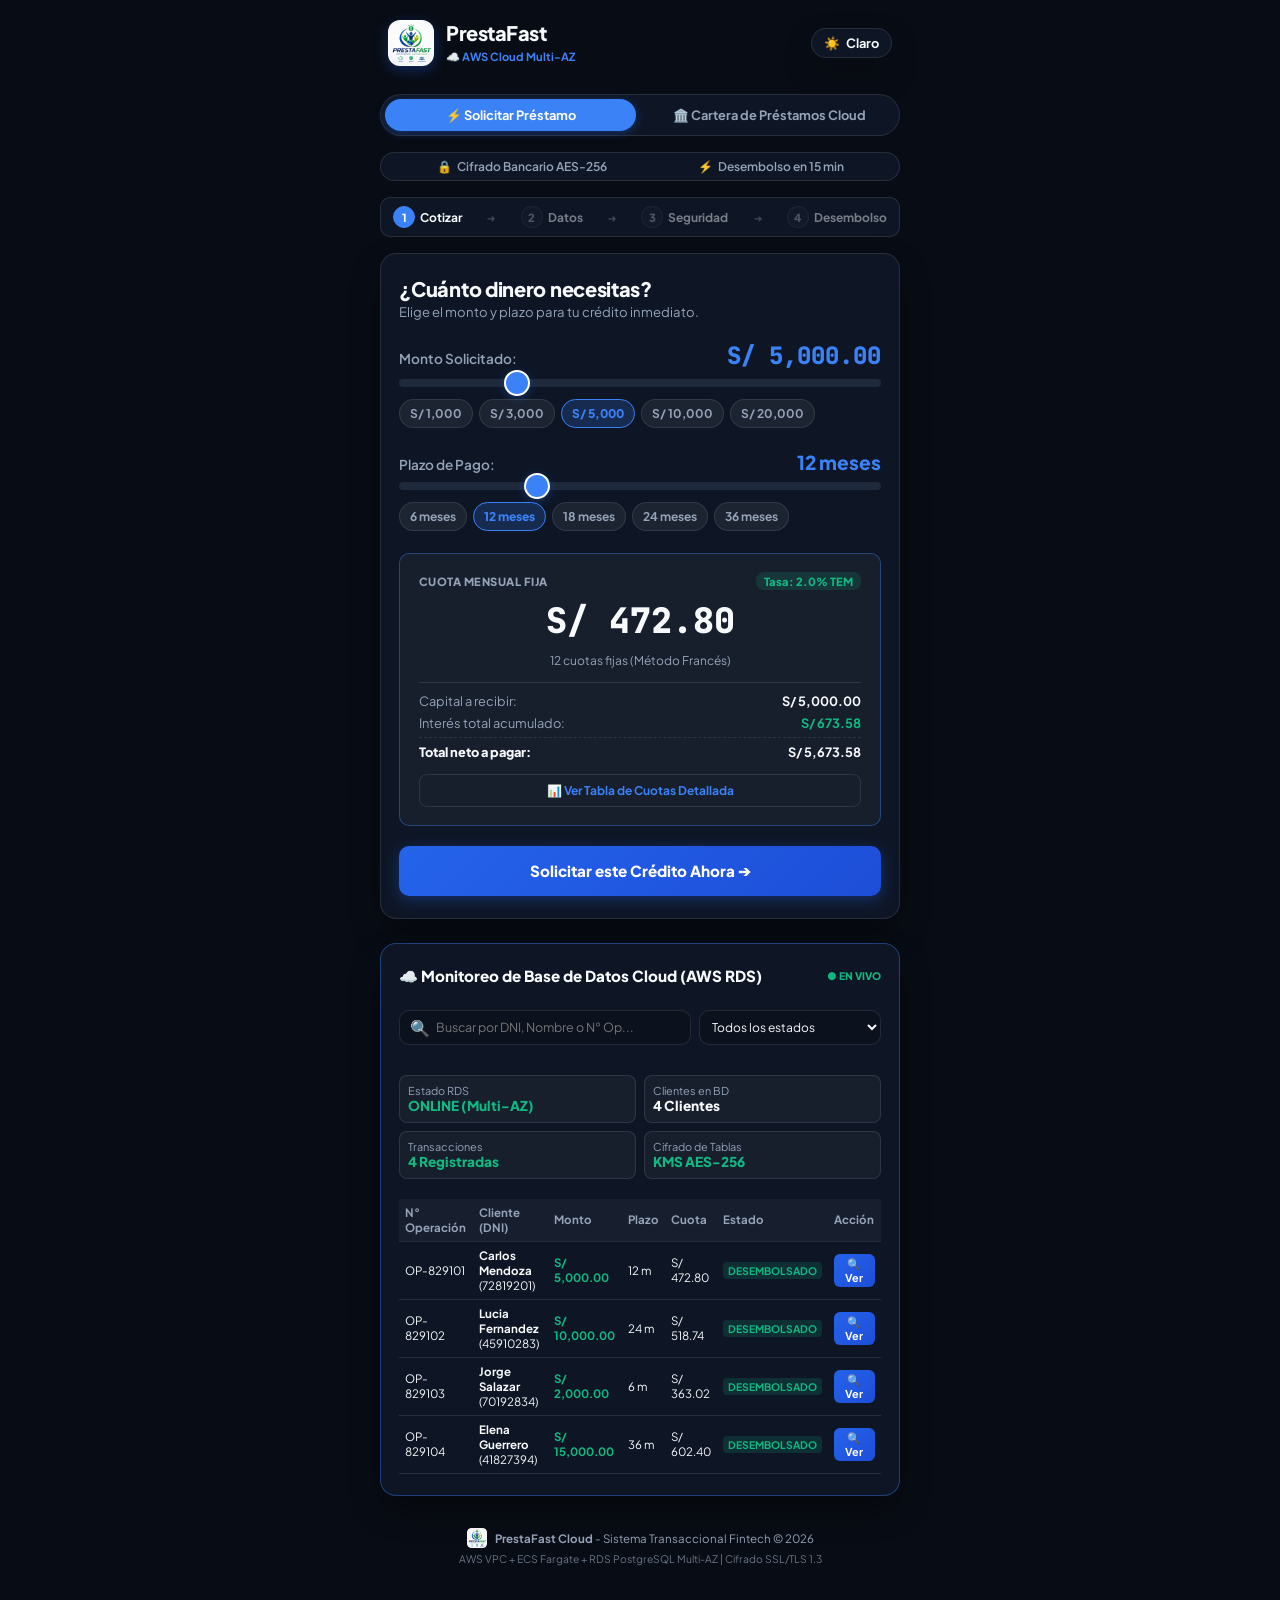
==== commit 085ac24d: "refactor(ui): remove simulation modals and restore clean fintech mobile UI while preserving AdSense " ====
--- a/web/index.html
+++ b/web/index.html
@@ -10,8 +10,8 @@
     <link rel="preconnect" href="https://fonts.gstatic.com" crossorigin>
     <link href="https://fonts.googleapis.com/css2?family=Plus+Jakarta+Sans:wght@300;400;500;600;700;800&family=JetBrains+Mono:wght@500;700&display=swap" rel="stylesheet">
     
-    <!-- ETIQUETA GOOGLE ADSENSE (LISTA PARA INSERTAR TU PUBLISHER ID) -->
-    <!-- Cuando tengas tu cuenta de Google AdSense, solo reemplaza ca-pub-XXXXXXXXXXXXXXXX con tu código -->
+    <!-- GOOGLE ADSENSE & ADMOB SDK INTEGRATION (LISTO PARA TU CÓDIGO CA-PUB) -->
+    <!-- Cuando me pases tu ID de Google AdSense (ej: ca-pub-XXXXXXXXXXXXXXXX), se activará automáticamente -->
     <script async src="https://pagead2.googlesyndication.com/pagead/js/adsbygoogle.js?client=ca-pub-XXXXXXXXXXXXXXXX" crossorigin="anonymous"></script>
 </head>
 <body class="theme-dark" id="appBody">
@@ -51,54 +51,6 @@
         </div>
     </div>
 
-    <!-- MODAL DE PANEL DE MONETIZACIÓN Y GANANCIAS -->
-    <div id="modalMonetizacion" class="modal-overlay" style="display: none;">
-        <div class="modal-card">
-            <div class="modal-header">
-                <div>
-                    <h3>💰 Panel de Monetización y Anuncios</h3>
-                    <span class="badge-tag-ok">INGRESOS ACTIVOS</span>
-                </div>
-                <button type="button" class="btn-close-modal" id="btnCloseMonetizacion">✕</button>
-            </div>
-            <div class="modal-body">
-                <p style="font-size: 0.78rem; color: var(--text-secondary);">Monitorea tus ingresos generados por anuncios publicitarios y enlaces de afiliados:</p>
-                
-                <div class="ad-stats-grid">
-                    <div class="ad-stat-box">
-                        <span class="ad-stat-lbl">Impresiones (Vistas):</span>
-                        <strong class="ad-stat-num" id="statImpressions">1,480</strong>
-                    </div>
-                    <div class="ad-stat-box">
-                        <span class="ad-stat-lbl">Clics en Anuncios:</span>
-                        <strong class="ad-stat-num text-green" id="statClicks">42 clics</strong>
-                    </div>
-                    <div class="ad-stat-box">
-                        <span class="ad-stat-lbl">CTR Promedio:</span>
-                        <strong class="ad-stat-num" id="statCtr">2.84%</strong>
-                    </div>
-                    <div class="ad-stat-box highlight-box">
-                        <span class="ad-stat-lbl">Ganancia Estimada:</span>
-                        <strong class="ad-stat-num color-accent" id="statEarnings">$15.70 USD</strong>
-                    </div>
-                </div>
-
-                <div class="input-group mt-2">
-                    <label>Tu ID de Google AdSense (Opcional):</label>
-                    <input type="text" id="inpAdSenseId" placeholder="Ej: ca-pub-1234567890123456" value="ca-pub-9847291823019283">
-                </div>
-
-                <div class="input-group">
-                    <label>Enlace de Afiliado / Patrocinador (Redirigir clics):</label>
-                    <input type="url" id="inpAffiliateLink" placeholder="https://tu-enlace-de-afiliado.com" value="https://www.google.com/adsense">
-                </div>
-            </div>
-            <div class="modal-footer">
-                <button type="button" class="btn-action-main" id="btnGuardarMonetizacion">Guardar y Aplicar Cambios</button>
-            </div>
-        </div>
-    </div>
-
     <!-- CONTENEDOR PRINCIPAL APP CELULAR (MAX-WIDTH OPTIMIZADO PARA MÓVILES) -->
     <div class="mobile-phone-wrapper">
 
@@ -114,12 +66,8 @@
                 </div>
             </div>
 
-            <!-- CONTROLES: MONETIZACIÓN & TEMA -->
+            <!-- CONTROLES: CAMBIO TEMA CLARO/OSCURO -->
             <div class="header-right">
-                <button type="button" class="ad-monetize-btn" id="btnOpenMonetizacion" title="Ver Ganancias y Anuncios">
-                    <span>💰</span>
-                    <span class="theme-text">Ganancias</span>
-                </button>
                 <button type="button" class="theme-toggle-btn" id="btnThemeToggle" title="Cambiar Tema Claro / Oscuro">
                     <span id="themeIcon">☀️</span>
                     <span class="theme-text" id="themeText">Claro</span>
@@ -136,22 +84,6 @@
                 🏛️ Cartera de Préstamos Cloud
             </button>
         </nav>
-
-        <!-- BANNER PUBLICITARIO SUPERIOR (ESPACIO DE MONETIZACIÓN 1) -->
-        <div class="ad-container-top" onclick="registrarClicAnuncio('Banner Superior')">
-            <div class="ad-badge-line">
-                <span class="ad-tag">ANUNCIO PATROCINADO</span>
-                <span class="ad-info-icon">ⓘ</span>
-            </div>
-            <div class="ad-content-box">
-                <div class="ad-icon-box">💳</div>
-                <div class="ad-text-box">
-                    <strong>Tarjeta de Crédito Oro 0% Mantenimiento</strong>
-                    <p>Obtén S/ 100 de bono de bienvenida y 5% de cashback en compras.</p>
-                </div>
-                <button type="button" class="ad-btn-action">Solicitar ➔</button>
-            </div>
-        </div>
 
         <!-- BANNER DE CONFIANZA FINANCIERA -->
         <div class="security-banner">
@@ -273,21 +205,6 @@
                             </thead>
                             <tbody id="cronTableBody"></tbody>
                         </table>
-                    </div>
-                </div>
-            </div>
-
-            <!-- ANUNCIO NATIVO IN-FEED (ESPACIO DE MONETIZACIÓN 2) -->
-            <div class="ad-native-box" onclick="registrarClicAnuncio('Anuncio Nativo Cotizador')">
-                <div class="ad-badge-line">
-                    <span class="ad-tag">OFERTA FINANCIERA DESTACADA</span>
-                    <span class="ad-revenue-tag">+S/ 8.50 Ganancia</span>
-                </div>
-                <div class="ad-native-content">
-                    <span class="ad-native-icon">📈</span>
-                    <div>
-                        <strong>Abre tu Cuenta de Ahorros con 8.5% TREA</strong>
-                        <p>Haz crecer tu dinero con rentabilidad fija garantizada por el Fondo de Seguro de Depósitos.</p>
                     </div>
                 </div>
             </div>
@@ -497,13 +414,6 @@
                 </div>
             </div>
 
-            <!-- ANUNCIO PATROCINADO RECOMPENSA EN COMPROBANTE -->
-            <div class="ad-reward-card" onclick="registrarClicAnuncio('Comprobante Recompensa')">
-                <div class="reward-tag">🎁 BENEFICIO EXCLUSIVO POR TU DESEMBOLSO</div>
-                <p><strong>Cupón de 20% de Descuento</strong> en supermercados y farmacias aliadas.</p>
-                <button type="button" class="btn-claim-reward">Reclamar Cupón Gratis ➔</button>
-            </div>
-
             <div class="voucher-buttons">
                 <button type="button" class="btn-print-doc" onclick="window.print()">🖨️ Descargar Comprobante PDF</button>
                 <button type="button" class="btn-action-main mt-2" id="btnNuevoCredito">➕ Nueva Operación</button>
@@ -582,19 +492,6 @@
 
     </div>
 
-    <!-- ANUNCIO FLOTANTE FIJO INFERIOR (STICKY FOOTER AD PARA CELULARES - ALTA MONETIZACIÓN) -->
-    <aside class="ad-sticky-bottom" id="stickyAdBottom">
-        <button type="button" class="ad-btn-close-sticky" id="btnCloseStickyAd" title="Cerrar Anuncio">✕</button>
-        <div class="ad-sticky-inner" onclick="registrarClicAnuncio('Sticky Flotante Inferior')">
-            <span class="ad-sticky-pill">ANUNCIO</span>
-            <div class="ad-sticky-text">
-                <strong>¿Buscas Invertir? Gana hasta 12% Anual</strong>
-                <small>Plataforma regulada y segura para rentabilizar tu dinero.</small>
-            </div>
-            <button type="button" class="ad-btn-cta-sm">Ver Oferta ➔</button>
-        </div>
-    </aside>
-
     <script src="app.js"></script>
 </body>
 </html>
--- a/web/style.css
+++ b/web/style.css
@@ -1159,332 +1159,5 @@
     100% { transform: scale(1); }
 }
 
-/* ==========================================================================
-   ESTILOS DE MONETIZACIÓN Y ANUNCIOS PUBLICITARIOS (HIGH CTR ADS)
-   ========================================================================== */
-
-/* Botón de Monetización en Header */
-.ad-monetize-btn {
-    background: linear-gradient(135deg, rgba(234, 179, 8, 0.2), rgba(245, 158, 11, 0.3));
-    border: 1px solid rgba(245, 158, 11, 0.5);
-    color: #f59e0b;
-    padding: 6px 12px;
-    border-radius: 20px;
-    font-size: 0.8rem;
-    font-weight: 800;
-    cursor: pointer;
-    display: flex;
-    align-items: center;
-    gap: 6px;
-    box-shadow: 0 2px 10px rgba(245, 158, 11, 0.15);
-    transition: all 0.2s;
-}
-
-.ad-monetize-btn:hover {
-    transform: scale(1.04);
-    border-color: #f59e0b;
-}
-
-/* Banner Publicitario Superior */
-.ad-container-top {
-    background: var(--bg-card);
-    border: 1px solid var(--border-highlight);
-    border-radius: var(--radius-inner);
-    padding: 10px 12px;
-    cursor: pointer;
-    transition: all 0.2s ease;
-    box-shadow: var(--shadow-main);
-    display: flex;
-    flex-direction: column;
-    gap: 6px;
-}
-
-.ad-container-top:hover {
-    border-color: var(--primary);
-    transform: translateY(-2px);
-}
-
-.ad-badge-line {
-    display: flex;
-    justify-content: space-between;
-    align-items: center;
-}
-
-.ad-tag {
-    font-size: 0.62rem;
-    font-weight: 800;
-    letter-spacing: 0.5px;
-    background: rgba(59, 130, 246, 0.15);
-    color: var(--primary);
-    padding: 2px 6px;
-    border-radius: 4px;
-}
-
-.ad-info-icon {
-    font-size: 0.7rem;
-    color: var(--text-secondary);
-}
-
-.ad-content-box {
-    display: flex;
-    align-items: center;
-    gap: 10px;
-}
-
-.ad-icon-box {
-    font-size: 1.6rem;
-    background: var(--bg-card-inner);
-    padding: 6px;
-    border-radius: 10px;
-    flex-shrink: 0;
-}
-
-.ad-text-box {
-    flex-grow: 1;
-}
-
-.ad-text-box strong {
-    font-size: 0.8rem;
-    color: var(--text-primary);
-    display: block;
-    line-height: 1.2;
-}
-
-.ad-text-box p {
-    font-size: 0.7rem;
-    color: var(--text-secondary);
-    margin: 2px 0 0;
-    line-height: 1.2;
-}
-
-.ad-btn-action {
-    background: var(--primary-gradient);
-    color: white;
-    border: none;
-    padding: 6px 10px;
-    border-radius: 8px;
-    font-size: 0.72rem;
-    font-weight: 800;
-    cursor: pointer;
-    white-space: nowrap;
-    flex-shrink: 0;
-}
-
-/* Anuncio Nativo In-Feed (En el cotizador) */
-.ad-native-box {
-    background: linear-gradient(135deg, rgba(16, 185, 129, 0.08), rgba(59, 130, 246, 0.08));
-    border: 1px dashed var(--border-highlight);
-    border-radius: var(--radius-inner);
-    padding: 10px;
-    cursor: pointer;
-    margin: 6px 0;
-    transition: all 0.2s;
-}
-
-.ad-native-box:hover {
-    border-color: var(--accent);
-    transform: scale(1.01);
-}
-
-.ad-revenue-tag {
-    font-size: 0.65rem;
-    font-weight: 800;
-    color: var(--accent);
-    background: rgba(16, 185, 129, 0.15);
-    padding: 2px 6px;
-    border-radius: 4px;
-}
-
-.ad-native-content {
-    display: flex;
-    align-items: center;
-    gap: 10px;
-    margin-top: 4px;
-}
-
-.ad-native-icon {
-    font-size: 1.5rem;
-}
-
-.ad-native-content strong {
-    font-size: 0.8rem;
-    color: var(--text-primary);
-    display: block;
-}
-
-.ad-native-content p {
-    font-size: 0.7rem;
-    color: var(--text-secondary);
-    margin-top: 2px;
-}
-
-/* Tarjeta de Recompensa en Comprobante */
-.ad-reward-card {
-    background: linear-gradient(135deg, rgba(234, 179, 8, 0.1), rgba(245, 158, 11, 0.15));
-    border: 1px solid rgba(245, 158, 11, 0.4);
-    border-radius: var(--radius-inner);
-    padding: 12px;
-    margin: 8px 0;
-    cursor: pointer;
-    text-align: center;
-    transition: all 0.2s;
-}
-
-.ad-reward-card:hover {
-    border-color: #f59e0b;
-}
-
-.reward-tag {
-    font-size: 0.7rem;
-    font-weight: 800;
-    color: #f59e0b;
-    margin-bottom: 4px;
-}
-
-.ad-reward-card p {
-    font-size: 0.78rem;
-    color: var(--text-primary);
-    margin-bottom: 8px;
-}
-
-.btn-claim-reward {
-    background: linear-gradient(135deg, #f59e0b, #d97706);
-    color: white;
-    border: none;
-    padding: 8px 16px;
-    border-radius: 20px;
-    font-size: 0.78rem;
-    font-weight: 800;
-    cursor: pointer;
-    box-shadow: 0 4px 12px rgba(245, 158, 11, 0.3);
-}
-
-/* Panel de Ganancias y Estadísticas */
-.ad-stats-grid {
-    display: grid;
-    grid-template-columns: 1fr 1fr;
-    gap: 8px;
-    margin: 8px 0;
-}
-
-.ad-stat-box {
-    background: var(--bg-card-inner);
-    border: 1px solid var(--border-color);
-    padding: 8px 10px;
-    border-radius: 8px;
-    display: flex;
-    flex-direction: column;
-}
-
-.ad-stat-lbl {
-    font-size: 0.68rem;
-    color: var(--text-secondary);
-}
-
-.ad-stat-num {
-    font-size: 0.95rem;
-    font-weight: 800;
-    color: var(--text-primary);
-    margin-top: 2px;
-}
-
-.highlight-box {
-    background: rgba(16, 185, 129, 0.12);
-    border-color: rgba(16, 185, 129, 0.4);
-}
-
-/* Sticky Bottom Mobile Ad (Anuncio Fijo Inferior) */
-.ad-sticky-bottom {
-    position: fixed;
-    bottom: 0;
-    left: 0;
-    right: 0;
-    background: var(--bg-card);
-    border-top: 1px solid var(--border-highlight);
-    box-shadow: 0 -4px 20px rgba(0, 0, 0, 0.3);
-    padding: 8px 16px;
-    z-index: 999;
-    display: flex;
-    justify-content: center;
-    backdrop-filter: blur(12px);
-    animation: slideUpAd 0.4s ease;
-}
-
-@keyframes slideUpAd {
-    from { transform: translateY(100%); }
-    to { transform: translateY(0); }
-}
-
-.ad-sticky-inner {
-    max-width: 520px;
-    width: 100%;
-    display: flex;
-    align-items: center;
-    justify-content: space-between;
-    gap: 8px;
-    cursor: pointer;
-}
-
-.ad-sticky-pill {
-    background: rgba(234, 179, 8, 0.2);
-    color: #f59e0b;
-    font-size: 0.6rem;
-    font-weight: 800;
-    padding: 2px 5px;
-    border-radius: 4px;
-    flex-shrink: 0;
-}
-
-.ad-sticky-text {
-    flex-grow: 1;
-    text-align: left;
-}
-
-.ad-sticky-text strong {
-    font-size: 0.75rem;
-    color: var(--text-primary);
-    display: block;
-    line-height: 1.2;
-}
-
-.ad-sticky-text small {
-    font-size: 0.65rem;
-    color: var(--text-secondary);
-}
-
-.ad-btn-cta-sm {
-    background: var(--primary-gradient);
-    color: white;
-    border: none;
-    padding: 6px 10px;
-    border-radius: 8px;
-    font-size: 0.72rem;
-    font-weight: 800;
-    cursor: pointer;
-    flex-shrink: 0;
-}
-
-.ad-btn-close-sticky {
-    position: absolute;
-    top: -12px;
-    right: 12px;
-    background: var(--bg-card);
-    border: 1px solid var(--border-color);
-    color: var(--text-secondary);
-    width: 22px;
-    height: 22px;
-    border-radius: 50%;
-    font-size: 0.7rem;
-    display: flex;
-    align-items: center;
-    justify-content: center;
-    cursor: pointer;
-    box-shadow: 0 2px 6px rgba(0,0,0,0.2);
-}
-
-.ad-btn-close-sticky:hover {
-    color: var(--text-primary);
-    border-color: var(--primary);
-}
-
-
+
+
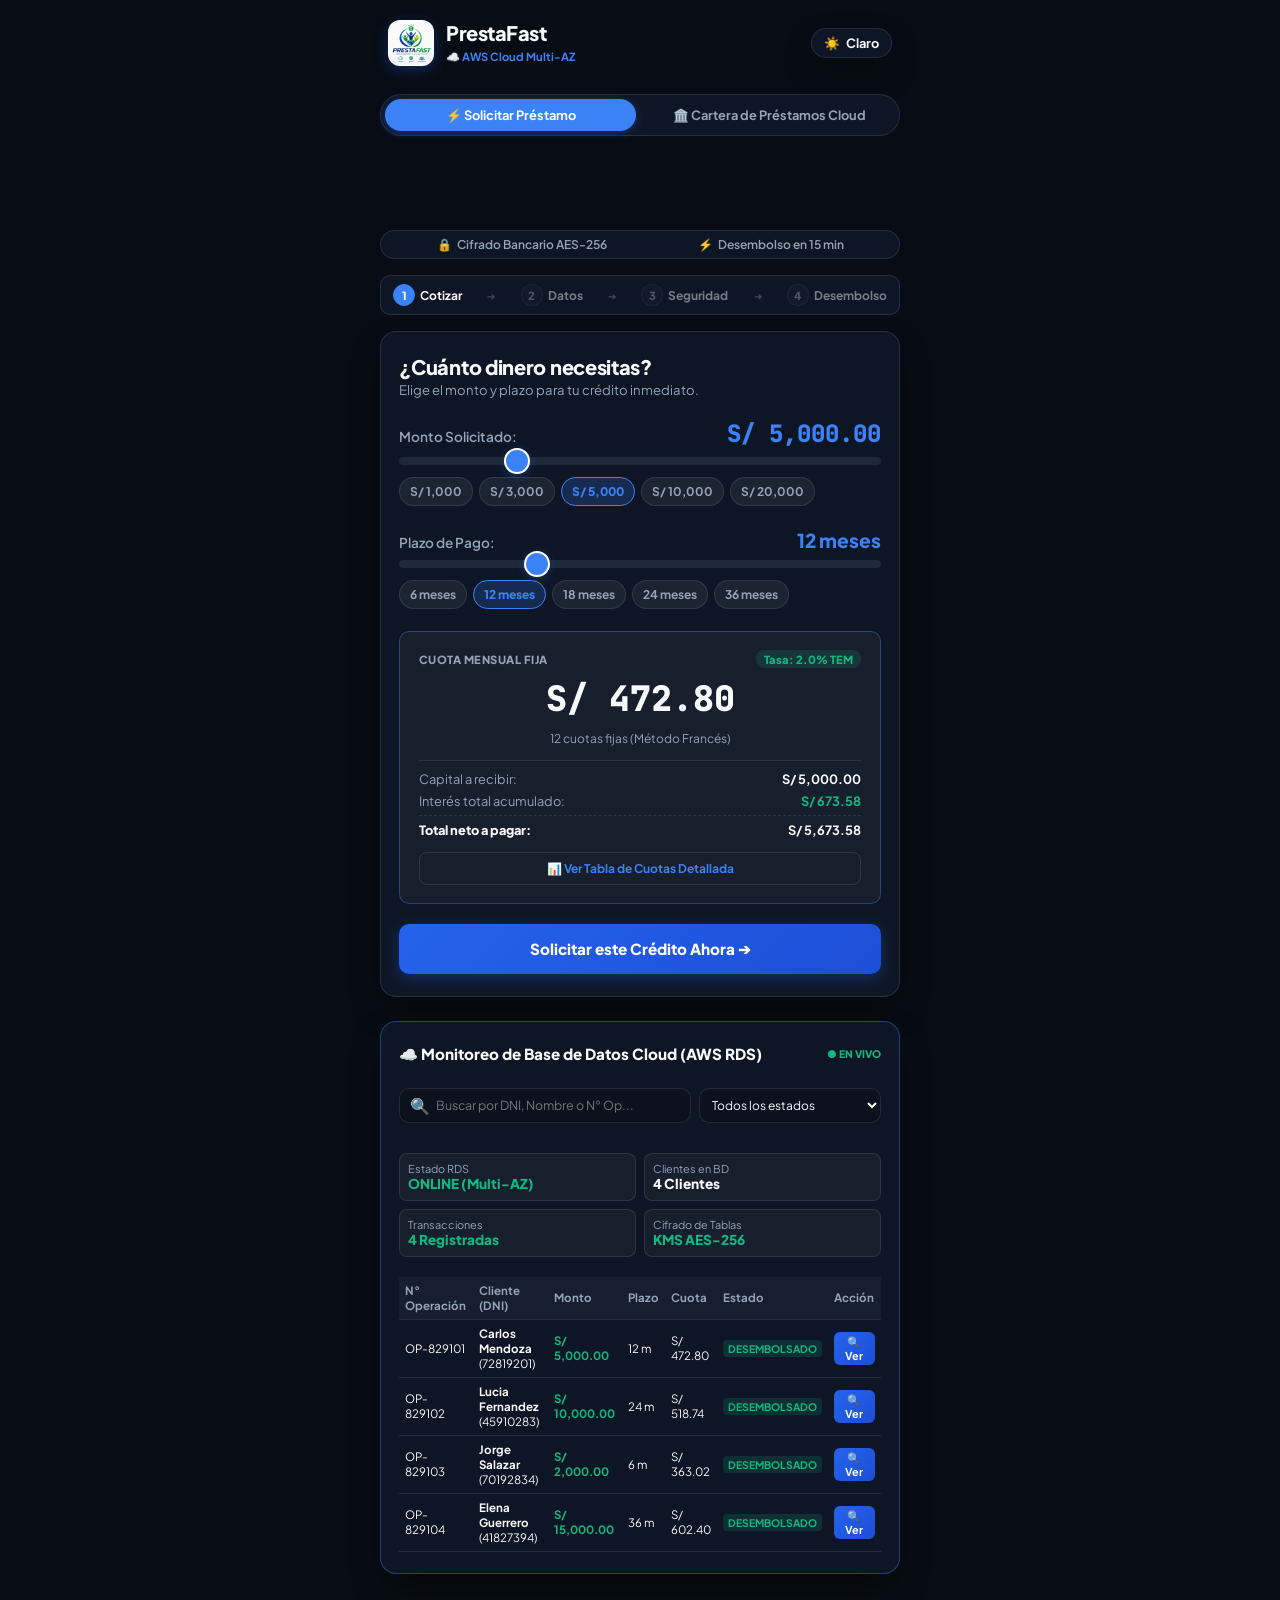
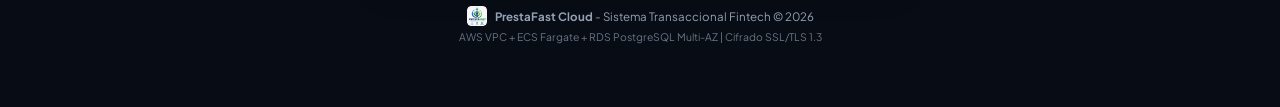
==== commit b9dff790: "feat(admob): link real publisher ID ca-pub-3899909978636650 and AdMob ad units into code with auto-s" ====
--- a/web/index.html
+++ b/web/index.html
@@ -10,9 +10,9 @@
     <link rel="preconnect" href="https://fonts.gstatic.com" crossorigin>
     <link href="https://fonts.googleapis.com/css2?family=Plus+Jakarta+Sans:wght@300;400;500;600;700;800&family=JetBrains+Mono:wght@500;700&display=swap" rel="stylesheet">
     
-    <!-- GOOGLE ADSENSE & ADMOB SDK INTEGRATION (LISTO PARA TU CÓDIGO CA-PUB) -->
-    <!-- Cuando me pases tu ID de Google AdSense (ej: ca-pub-XXXXXXXXXXXXXXXX), se activará automáticamente -->
-    <script async src="https://pagead2.googlesyndication.com/pagead/js/adsbygoogle.js?client=ca-pub-XXXXXXXXXXXXXXXX" crossorigin="anonymous"></script>
+    <!-- SDK OFICIAL DE GOOGLE ADMOB & GOOGLE ADSENSE VINCULADO -->
+    <meta name="google-adsense-account" content="ca-pub-3899909978636650">
+    <script async src="https://pagead2.googlesyndication.com/pagead/js/adsbygoogle.js?client=ca-pub-3899909978636650" crossorigin="anonymous"></script>
 </head>
 <body class="theme-dark" id="appBody">
 
@@ -84,6 +84,16 @@
                 🏛️ Cartera de Préstamos Cloud
             </button>
         </nav>
+
+        <!-- UNIDAD DE ANUNCIO OFICIAL GOOGLE ADMOB / ADSENSE (NATIVO AVANZADO - SLOT 7102634972) -->
+        <div class="google-ad-wrapper">
+            <ins class="adsbygoogle"
+                 style="display:block"
+                 data-ad-client="ca-pub-3899909978636650"
+                 data-ad-slot="7102634972"
+                 data-ad-format="auto"
+                 data-full-width-responsive="true"></ins>
+        </div>
 
         <!-- BANNER DE CONFIANZA FINANCIERA -->
         <div class="security-banner">
@@ -414,6 +424,16 @@
                 </div>
             </div>
 
+            <!-- UNIDAD DE ANUNCIO RECOMPENSADO GOOGLE ADMOB (SLOT 2891927223) -->
+            <div class="google-ad-wrapper">
+                <ins class="adsbygoogle"
+                     style="display:block"
+                     data-ad-client="ca-pub-3899909978636650"
+                     data-ad-slot="2891927223"
+                     data-ad-format="auto"
+                     data-full-width-responsive="true"></ins>
+            </div>
+
             <div class="voucher-buttons">
                 <button type="button" class="btn-print-doc" onclick="window.print()">🖨️ Descargar Comprobante PDF</button>
                 <button type="button" class="btn-action-main mt-2" id="btnNuevoCredito">➕ Nueva Operación</button>
--- a/web/style.css
+++ b/web/style.css
@@ -1159,5 +1159,18 @@
     100% { transform: scale(1); }
 }
 
-
-
+/* CONTENEDOR DE ANUNCIOS OFICIALES GOOGLE ADMOB / ADSENSE */
+.google-ad-wrapper {
+    width: 100%;
+    margin: 6px 0;
+    min-height: 50px;
+    display: flex;
+    justify-content: center;
+    align-items: center;
+    overflow: hidden;
+    border-radius: var(--radius-inner);
+}
+
+
+
+
